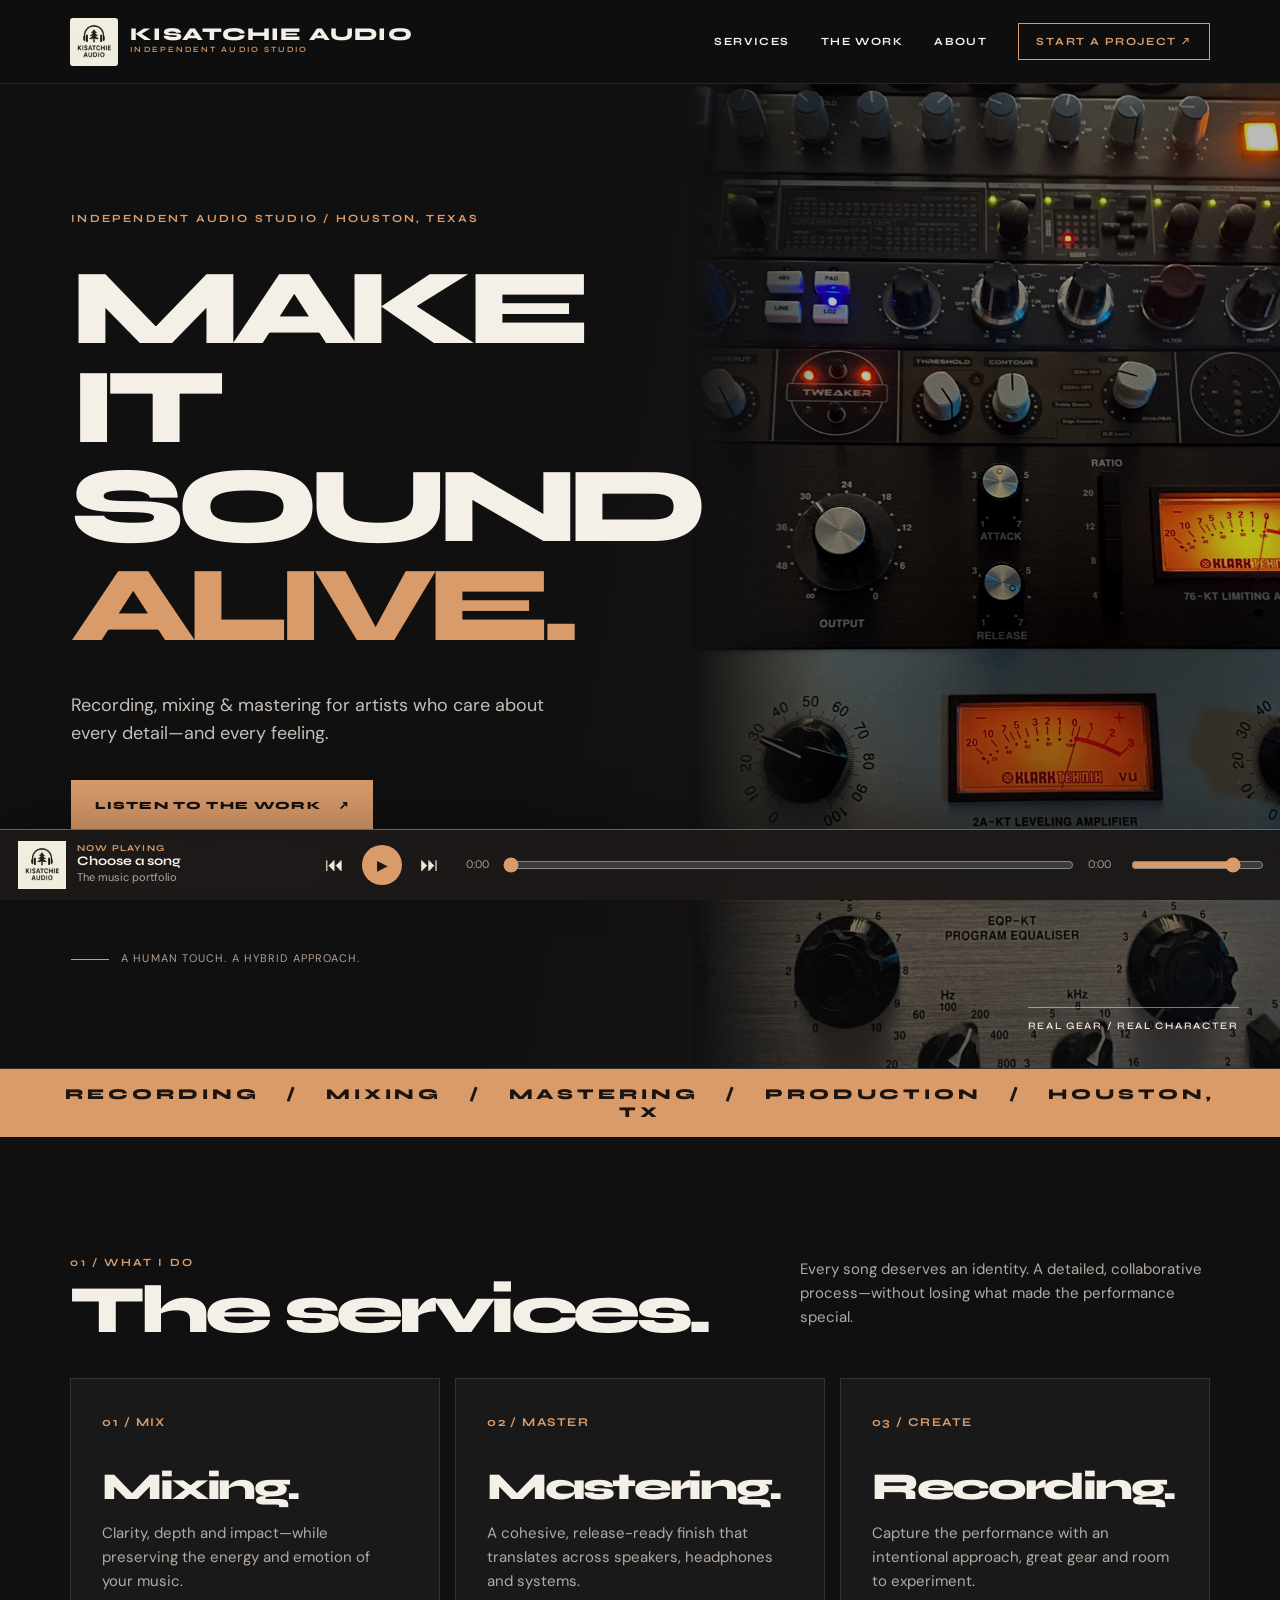
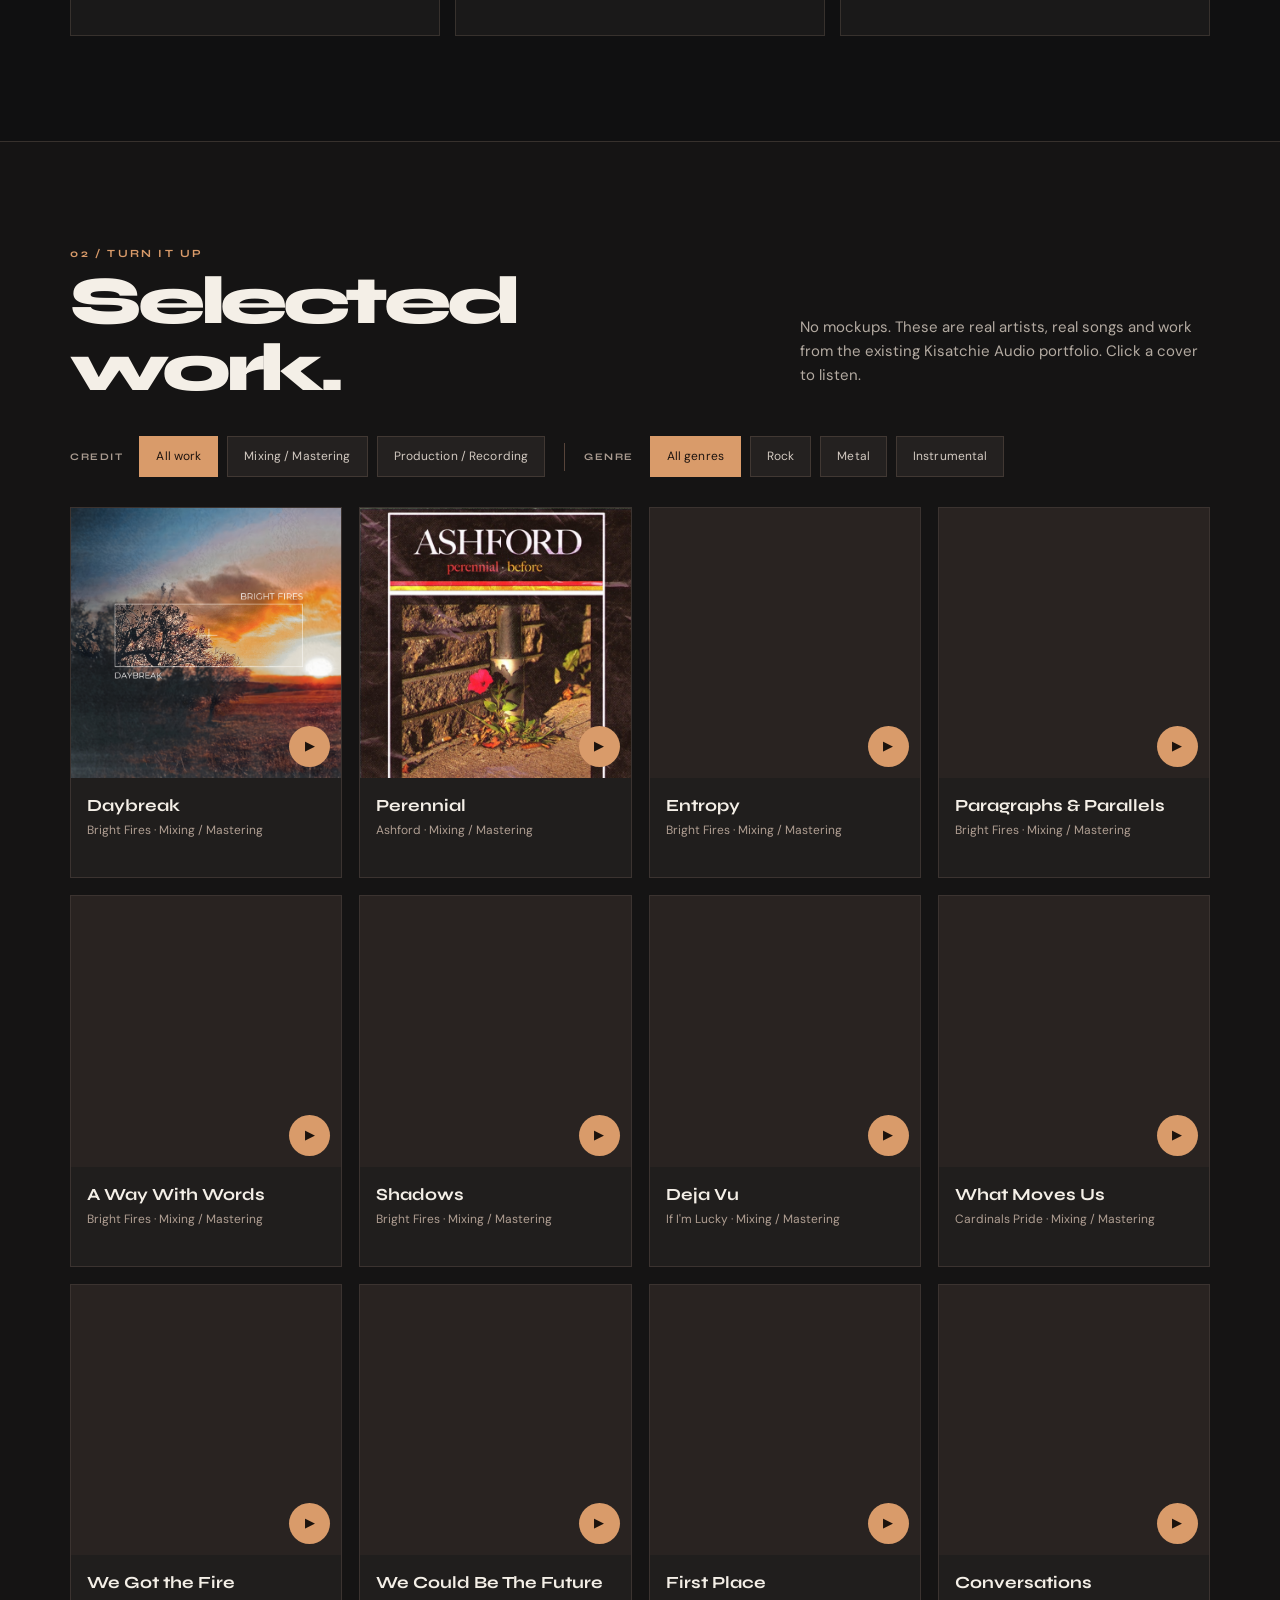
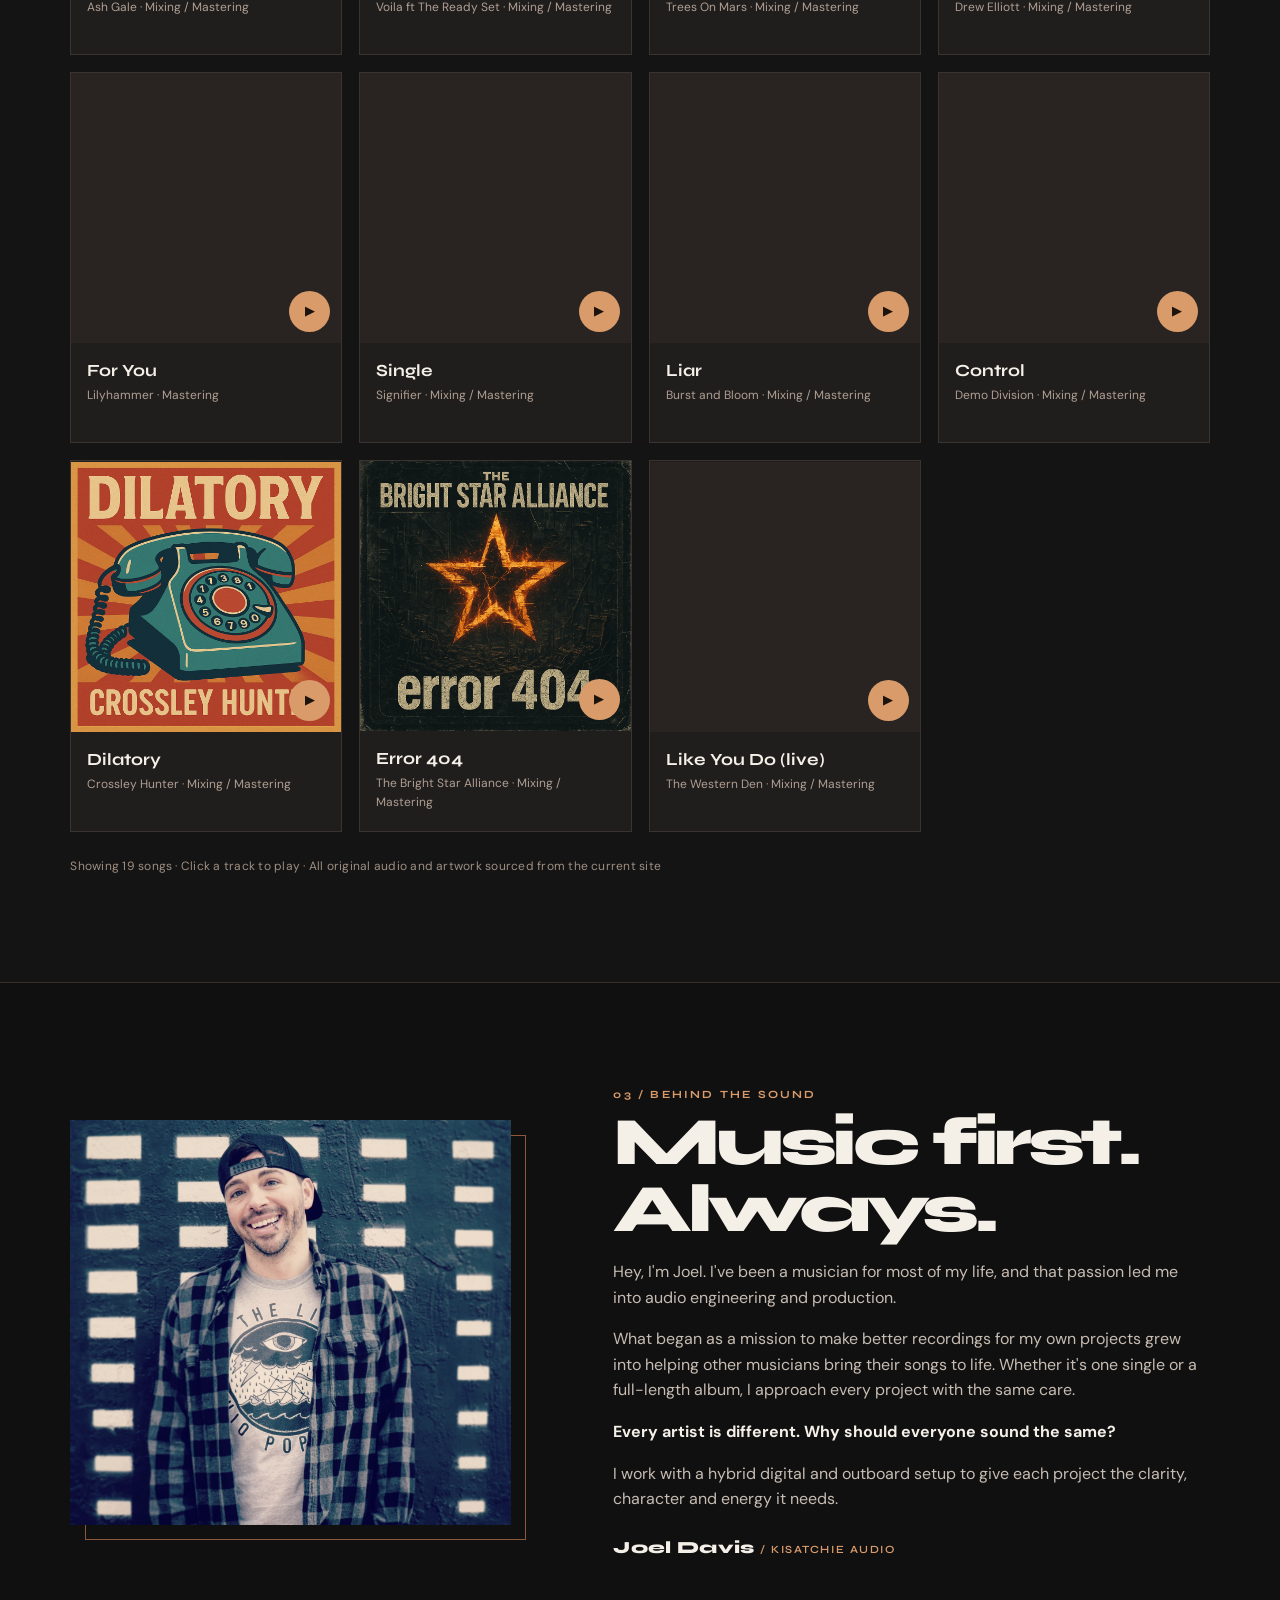
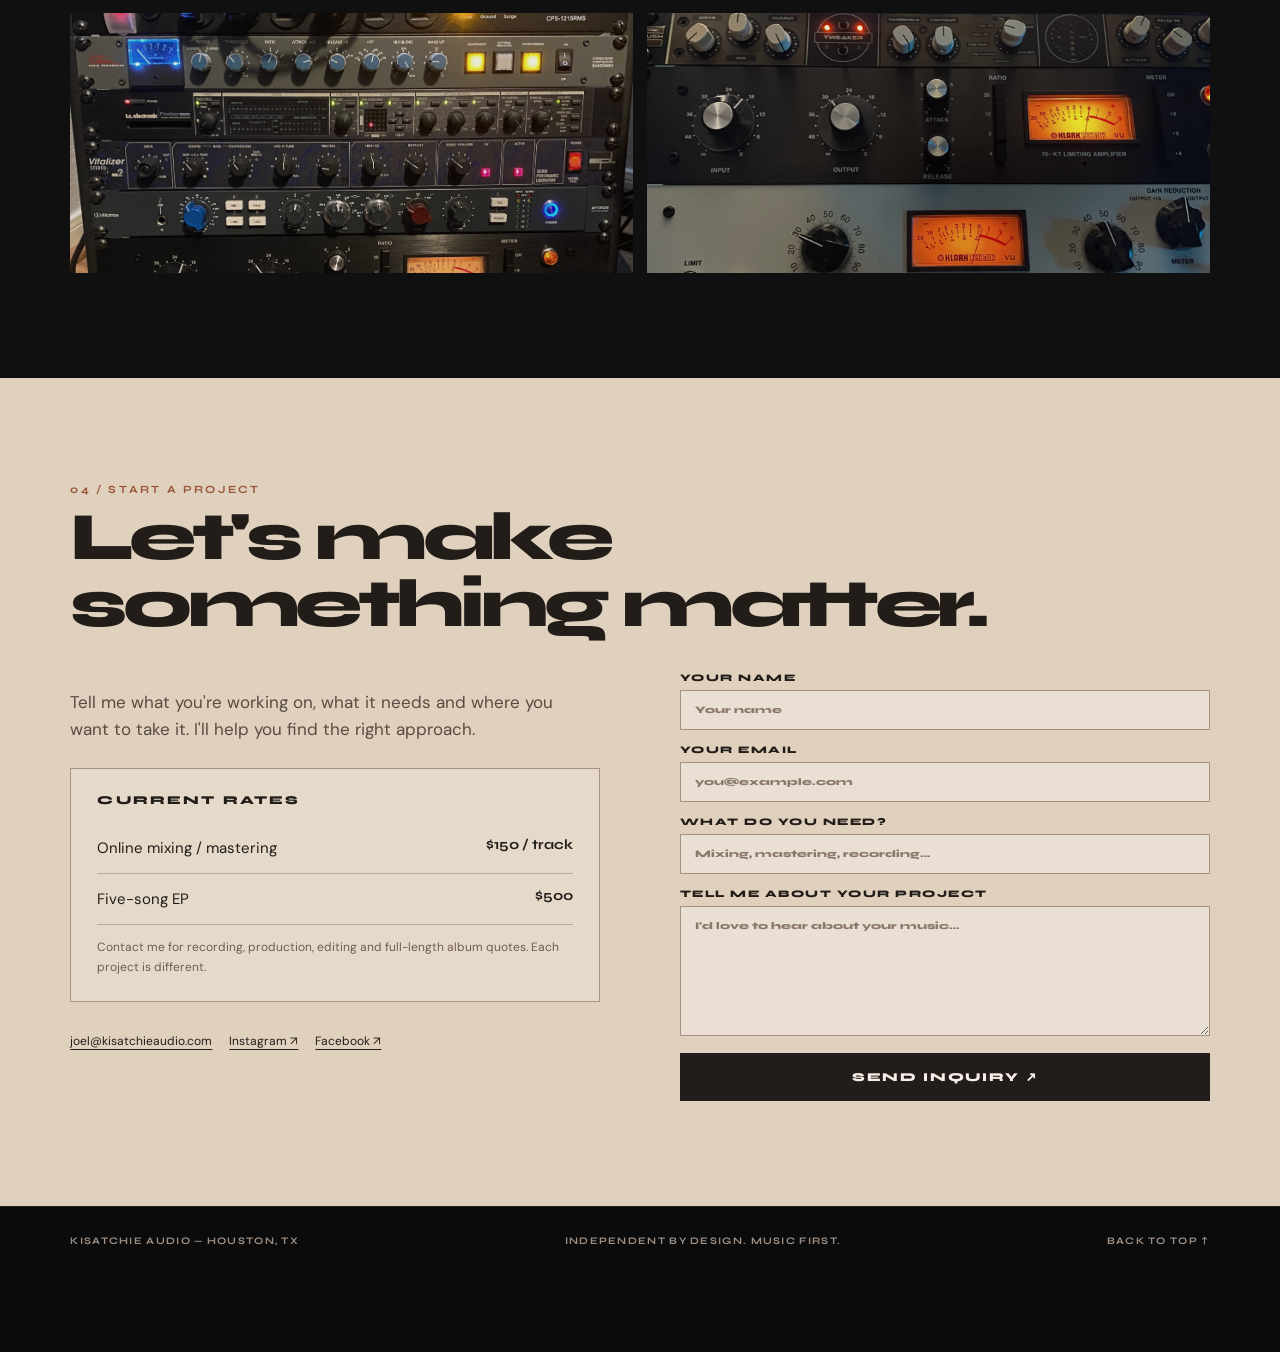
==== new/index.html @ ec850815 "Add isolated new concept A preview using existing Kisatchie Audio assets" ====
<!doctype html>
<html lang="en">
<head>
<meta charset="utf-8">
<meta name="viewport" content="width=device-width, initial-scale=1">
<meta name="theme-color" content="#101010">
<meta name="description" content="Kisatchie Audio is a Houston-based independent recording, mixing and mastering studio led by Joel Davis. Hear the work and start a project.">
<title>Kisatchie Audio — New Site Concept A</title>
<link rel="icon" type="image/webp" href="../img/intro/logo.webp">
<link rel="preconnect" href="https://fonts.googleapis.com">
<link rel="preconnect" href="https://fonts.gstatic.com" crossorigin>
<link href="https://fonts.googleapis.com/css2?family=DM+Sans:wght@400;500;600;700&family=Syne:wght@400;500;600;700;800&display=swap" rel="stylesheet">
<style>
:root{--bg:#101011;--panel:#1a1919;--panel2:#22201f;--ivory:#f4efe7;--muted:#b3aaa1;--line:#37312d;--copper:#d99b6a;--copper2:#a56440;--font-head:'Syne',sans-serif;--font-body:'DM Sans',sans-serif}
*{box-sizing:border-box}
html{scroll-behavior:smooth;scroll-padding-top:88px}
body{margin:0;background:var(--bg);color:var(--ivory);font-family:var(--font-body);font-size:15px;line-height:1.6}
body::selection{background:var(--copper);color:#15110f}
a{color:inherit;text-decoration:none}button,input,textarea,select{font:inherit}button{cursor:pointer}button:focus-visible,a:focus-visible,input:focus-visible,textarea:focus-visible{outline:2px solid var(--copper);outline-offset:4px}img{display:block;max-width:100%}
.container{max-width:1330px;margin:auto;padding:0 5.5%}
.eyebrow{font:700 11px var(--font-head);letter-spacing:.2em;text-transform:uppercase;color:var(--copper)}
.section-header{display:flex;align-items:end;justify-content:space-between;gap:20px;margin-bottom:34px}
.section-title{font:800 clamp(36px,5.3vw,72px)/.99 var(--font-head);letter-spacing:-.065em;margin:8px 0 0}
.section-description{max-width:410px;color:var(--muted);font-size:15px}
.kicker{font:700 12px var(--font-head);letter-spacing:.16em;text-transform:uppercase}
header{position:sticky;top:0;z-index:40;background:rgba(15,15,16,.93);backdrop-filter:blur(20px);border-bottom:1px solid rgba(210,180,155,.14)}
.nav-inner{height:83px;display:flex;align-items:center;gap:24px;justify-content:space-between}
.brand{display:flex;align-items:center;gap:12px;min-width:220px}.brand img{width:48px;height:48px;object-fit:cover;border-radius:3px}.brand-name{display:block;font:800 18px/1 var(--font-head);letter-spacing:.06em}.brand-label{display:block;font:600 8px/1.8 var(--font-head);letter-spacing:.26em;color:var(--copper);text-transform:uppercase}
.main-nav{display:flex;align-items:center;gap:31px}.main-nav a{font:700 11px var(--font-head);letter-spacing:.13em;text-transform:uppercase;transition:color .2s}.main-nav a:hover{color:var(--copper)}
.nav-contact{border:1px solid var(--copper);padding:11px 17px;color:var(--copper)!important}
.menu-button{display:none;background:transparent;border:1px solid var(--line);color:var(--ivory);padding:8px 13px;letter-spacing:.15em;text-transform:uppercase}
.hero{min-height:690px;display:grid;grid-template-columns:minmax(0,54%) minmax(0,46%);position:relative;overflow:hidden;border-bottom:1px solid var(--line)}
.hero-copy{position:relative;z-index:1;padding:clamp(76px,10vw,137px) 8% 100px 10.3%;background:linear-gradient(100deg,#101011 70%,#151211)}
.hero-copy .eyebrow{margin:0 0 35px}
.hero h1{font:800 clamp(66px,8.4vw,137px)/.92 var(--font-head);letter-spacing:-.09em;text-transform:uppercase;margin:0 0 35px;max-width:770px}
.hero h1 span{color:var(--copper)}
.hero-subtitle{font-size:18px;max-width:480px;color:#c7beb6;margin:0 0 32px}
.hero-meta{display:flex;align-items:center;gap:12px;color:#b49f90;font-size:11px;letter-spacing:.1em;text-transform:uppercase;margin-top:58px}
.hero-meta::before{content:'';height:1px;width:38px;background:var(--copper)}
.hero-image{position:relative;min-height:540px;overflow:hidden}.hero-image img{width:100%;height:100%;object-fit:cover;object-position:center;filter:contrast(1.1) saturate(.87) brightness(.73)}
.hero-image::after{content:'';position:absolute;inset:0;background:linear-gradient(90deg,#101011 0%,transparent 23%),linear-gradient(0deg,rgba(16,16,17,.55),transparent 47%)}
.hero-image-label{position:absolute;right:7%;bottom:36px;z-index:2;border-top:1px solid rgba(255,255,255,.45);padding-top:12px;color:#f1e5dd;font:600 10px var(--font-head);letter-spacing:.17em;text-transform:uppercase}
.btn-row{display:flex;flex-wrap:wrap;gap:12px}
.btn{display:inline-flex;align-items:center;justify-content:center;gap:18px;min-height:50px;padding:14px 23px;font:800 11px var(--font-head);letter-spacing:.12em;text-transform:uppercase;transition:transform .2s,background .2s}
.btn:hover{transform:translateY(-2px)}
.btn-primary{background:var(--copper);color:#15100e;border:1px solid var(--copper)}.btn-primary:hover{background:#edb48a}
.btn-outline{border:1px solid #6e5b50;background:#191717;color:var(--ivory)}
.ticker{background:var(--copper);color:#1b1410;padding:16px 5%;text-align:center;font:800 clamp(10px,1.4vw,15px) var(--font-head);letter-spacing:.26em;text-transform:uppercase}
.section{padding:105px 0}
.services{border-bottom:1px solid var(--line)}
.service-grid{display:grid;grid-template-columns:repeat(3,1fr);gap:15px}
.service-card{background:var(--panel);border:1px solid var(--line);padding:36px 31px 42px;min-height:250px;transition:background .2s,border-color .2s}.service-card:hover{background:#211e1c;border-color:#8b6348}
.service-card .service-number{color:var(--copper);font:700 12px var(--font-head);letter-spacing:.12em}
.service-card h3{font:800 clamp(24px,3vw,38px) var(--font-head);letter-spacing:-.06em;margin:35px 0 12px}
.service-card p{color:var(--muted);max-width:300px;margin:0}
.portfolio{background:#151414}
.filter-panel{display:flex;align-items:center;flex-wrap:wrap;gap:9px;margin-bottom:30px}
.filter-heading{font:700 10px var(--font-head);letter-spacing:.15em;color:#a99b90;text-transform:uppercase;margin-right:7px}
.filter-button{background:#242120;border:1px solid #413833;color:#d2c9c0;padding:10px 16px;font-size:12px;letter-spacing:.01em}
.filter-button[aria-pressed="true"]{background:var(--copper);color:#1e140f;border-color:var(--copper)}
.filter-divider{width:1px;height:28px;background:#57443a;margin:0 10px}
.track-grid{display:grid;grid-template-columns:repeat(4,minmax(0,1fr));gap:17px}
.track-card{background:#201e1d;border:1px solid #3b3330;text-align:left;color:inherit;padding:0 0 19px;min-width:0;overflow:hidden;transition:transform .2s,border-color .2s}
.track-card:hover{transform:translateY(-4px);border-color:#c28b61}
.track-card[aria-pressed="true"]{border-color:var(--copper);box-shadow:0 0 0 1px var(--copper) inset}
.track-art{aspect-ratio:1;position:relative;overflow:hidden;background:#292321}.track-art img{width:100%;height:100%;object-fit:cover;transition:transform .3s}.track-card:hover .track-art img{transform:scale(1.04)}
.track-play{position:absolute;bottom:11px;right:11px;display:grid;place-items:center;width:41px;height:41px;border-radius:50%;background:var(--copper);color:#1c130d;font-size:13px}
.track-card h3{font:700 17px/1.3 var(--font-head);margin:17px 16px 4px;white-space:nowrap;overflow:hidden;text-overflow:ellipsis}
.track-credit{margin:0 16px;font-size:12px;color:#af9e92;min-height:37px}
.portfolio-empty{padding:30px;background:#221d1b;color:var(--muted);display:none}
.portfolio-foot{margin:25px 0 0;color:#9e8e82;font-size:12px;letter-spacing:.02em}
.about{border-top:1px solid #38302a}
.about-grid{display:grid;grid-template-columns:.85fr 1.15fr;gap:min(8vw,115px);align-items:center}
.about-photo{position:relative}.about-photo>img{width:100%;max-height:650px;object-fit:cover;object-position:center top;filter:saturate(.7)}.about-photo:after{content:'';position:absolute;inset:15px -15px -15px 15px;border:1px solid #8c593d;z-index:-1}
.about-copy p{max-width:625px;font-size:16px;color:#c7bcb2}
.about-copy strong{color:var(--ivory)}
.signature{font:800 17px var(--font-head);letter-spacing:.02em;margin-top:25px}.signature span{font-size:11px;font-weight:600;color:var(--copper);letter-spacing:.14em;text-transform:uppercase}
.gear-strip{display:grid;grid-template-columns:1fr 1fr;gap:14px;margin-top:55px}.gear-strip img{width:100%;height:260px;object-fit:cover;filter:saturate(.8) brightness(.92)}
.contact{background:#dfd1be;color:#221d19}
.contact .eyebrow{color:#9a5538}.contact .section-title{color:#221d19}
.contact-grid{display:grid;grid-template-columns:1fr 1fr;gap:7%;align-items:start}
.contact-copy{font-size:17px;color:#594b42;max-width:510px}
.rate-box{border:1px solid #aa9283;padding:24px 26px;margin-top:25px;background:rgba(255,255,255,.19)}
.rate-box h3{font:800 12px var(--font-head);letter-spacing:.18em;text-transform:uppercase;margin:0 0 16px}
.rate-row{display:flex;justify-content:space-between;gap:14px;padding:13px 0;border-bottom:1px solid #bca99d}.rate-row:last-child{border:none}.rate-row b{font:700 14px var(--font-head);text-align:right}
.rate-note{font-size:12px;color:#6f5d50;margin:13px 0 0}
.contact-form{display:grid;gap:14px}
.contact-form label{font:800 10px var(--font-head);letter-spacing:.15em;text-transform:uppercase}
.contact-form input,.contact-form textarea{width:100%;margin-top:6px;padding:13px 14px;border:1px solid #a89082;background:rgba(255,255,255,.3);color:#221d19;border-radius:0;outline-offset:0}
.contact-form textarea{min-height:130px;resize:vertical}.contact-form input::placeholder,.contact-form textarea::placeholder{color:#8b786c}
.contact-form button{background:#221c1a;color:#f6eee6;border:0;text-align:center;padding:17px;font:800 12px var(--font-head);letter-spacing:.14em;text-transform:uppercase}
.contact-links{display:flex;flex-wrap:wrap;gap:17px;margin-top:30px;font-size:12px;text-decoration:underline;text-underline-offset:4px}
footer{background:#0b0b0b;padding:28px 0 105px;border-top:1px solid #241e1b}
.footer-inner{display:flex;align-items:center;justify-content:space-between;gap:15px;font:700 10px var(--font-head);color:#9e8f84;letter-spacing:.13em;text-transform:uppercase}
.audio-dock{position:fixed;z-index:35;bottom:0;left:0;right:0;background:rgba(28,25,24,.97);backdrop-filter:blur(18px);border-top:1px solid #825b42;box-shadow:0 -14px 50px rgba(0,0,0,.22);padding:11px max(18px,calc((100vw - 1290px)/2))}
.dock-content{display:grid;grid-template-columns:minmax(170px,280px) auto 1fr auto;gap:18px;align-items:center}
.now-playing{display:flex;align-items:center;gap:11px;min-width:0}.now-playing img{width:48px;height:48px;object-fit:cover;background:#332d28}.now-playing-text{min-width:0}
.now-playing-text small{display:block;color:var(--copper);text-transform:uppercase;letter-spacing:.13em;font:700 9px var(--font-head)}
.now-playing-text strong{display:block;white-space:nowrap;overflow:hidden;text-overflow:ellipsis;font:700 13px var(--font-head)}
.now-playing-text span{display:block;color:#b4a99f;font-size:11px;white-space:nowrap;overflow:hidden;text-overflow:ellipsis}
.dock-controls{display:flex;align-items:center;gap:9px}.dock-controls button{background:none;border:0;color:#f3e8da;font-size:19px;padding:9px}
.dock-controls .play{background:var(--copper);color:#1d1510;width:40px;height:40px;border-radius:50%;font-size:14px;display:grid;place-items:center}
.seek-group{display:flex;align-items:center;gap:12px;min-width:0}.seek-group span{color:#a79b90;font-size:11px;white-space:nowrap}
input[type="range"]{width:100%;accent-color:var(--copper);cursor:pointer}
.volume{width:90px}
@media(max-width:1060px){.hero h1{font-size:clamp(66px,8vw,110px)}.main-nav{gap:15px}.track-grid{grid-template-columns:repeat(3,minmax(0,1fr))}.volume{display:none}}
@media(max-width:760px){
html{scroll-padding-top:68px}.container{padding:0 22px}.nav-inner{height:68px}.brand{min-width:0}.brand img{width:40px;height:40px}.brand-name{font-size:15px}.brand-label{font-size:7px}.menu-button{display:block}.main-nav{display:none;position:absolute;top:68px;left:0;right:0;padding:15px 25px 28px;background:#141212;border-bottom:1px solid var(--line);flex-direction:column;align-items:stretch}.main-nav.open{display:flex}.main-nav a{padding:9px 0}
.hero{grid-template-columns:1fr;display:flex;flex-direction:column-reverse}.hero-image{min-height:340px;max-height:340px}.hero-image::after{background:linear-gradient(0deg,#101011,transparent 50%)}.hero-copy{padding:27px 22px 60px;background:var(--bg)}.hero-copy .eyebrow{margin-bottom:19px}.hero h1{font-size:clamp(60px,15vw,90px);line-height:.94;margin-bottom:22px}.hero-subtitle{font-size:15px}.hero-meta{margin-top:35px}.hero-image-label{bottom:15px;right:18px}.btn{padding:14px 18px;font-size:10px}.ticker{letter-spacing:.12em;font-size:9px;padding:13px 9px}
.section{padding:74px 0}.section-header{display:block}.section-title{font-size:clamp(41px,10vw,62px)}.section-description{font-size:14px;margin-top:14px}.service-grid{grid-template-columns:1fr}.service-card{min-height:180px;padding:23px}.service-card h3{margin:20px 0 7px}.filter-panel{gap:7px}.filter-heading{width:100%;margin-top:5px}.filter-divider{display:none}.filter-button{padding:9px 12px;font-size:11px}.track-grid{grid-template-columns:repeat(2,minmax(0,1fr));gap:10px}.track-card{padding-bottom:13px}.track-card h3{font-size:13px;margin:11px 11px 3px}.track-credit{font-size:10px;margin:0 11px;line-height:1.3}.track-play{width:32px;height:32px;bottom:8px;right:8px}.about-grid,.contact-grid{grid-template-columns:1fr;gap:39px}.about-photo{max-width:470px}.gear-strip{gap:8px;margin-top:34px}.gear-strip img{height:140px}.contact-copy{font-size:15px}.footer-inner{display:block;line-height:2}
.audio-dock{padding:8px 11px max(8px,env(safe-area-inset-bottom))}.dock-content{grid-template-columns:minmax(0,1fr) auto;gap:6px 12px}.now-playing img{width:40px;height:40px}.now-playing-text strong{font-size:12px}.dock-controls{gap:3px}.dock-controls button{font-size:15px;padding:6px}.dock-controls .play{width:35px;height:35px;font-size:12px}.seek-group{grid-column:1/-1}.seek-group span{font-size:9px}footer{padding-bottom:110px}
}
@media(prefers-reduced-motion:reduce){*,*:before,*:after{scroll-behavior:auto!important;transition:none!important}}
</style>
</head>
<body>
<header>
  <div class="container nav-inner">
    <a class="brand" href="#top" aria-label="Kisatchie Audio home"><img src="../img/intro/logo.webp" alt="Original Kisatchie Audio logo"><span><span class="brand-name">KISATCHIE AUDIO</span><span class="brand-label">Independent audio studio</span></span></a>
    <button class="menu-button" id="menu-button" aria-expanded="false" aria-controls="main-nav">Menu ☰</button>
    <nav class="main-nav" id="main-nav" aria-label="Site navigation"><a href="#services">Services</a><a href="#work">The work</a><a href="#about">About</a><a class="nav-contact" href="#contact">Start a project ↗</a></nav>
  </div>
</header>
<main id="top">
  <section class="hero" aria-labelledby="hero-title">
    <div class="hero-copy">
      <p class="eyebrow">Independent audio studio / Houston, Texas</p>
      <h1 id="hero-title">Make it<br>sound<br><span>alive.</span></h1>
      <p class="hero-subtitle">Recording, mixing &amp; mastering for artists who care about every detail—and every feeling.</p>
      <div class="btn-row"><a class="btn btn-primary" href="#work">Listen to the work <span aria-hidden="true">↗</span></a><a class="btn btn-outline" href="#contact">Let's collaborate <span aria-hidden="true">↗</span></a></div>
      <div class="hero-meta">A human touch. A hybrid approach.</div>
    </div>
    <div class="hero-image">
      <img src="../img/intro/faderport1.webp" alt="Real analog outboard gear from Kisatchie Audio" fetchpriority="high">
      <div class="hero-image-label">Real gear / real character</div>
    </div>
  </section>
  <div class="ticker">Recording &nbsp; / &nbsp; Mixing &nbsp; / &nbsp; Mastering &nbsp; / &nbsp; Production &nbsp; / &nbsp; Houston, TX</div>
  <section class="section services" id="services">
    <div class="container">
      <div class="section-header"><div><div class="eyebrow">01 / What I do</div><h2 class="section-title">The services.</h2></div><p class="section-description">Every song deserves an identity. A detailed, collaborative process—without losing what made the performance special.</p></div>
      <div class="service-grid">
        <article class="service-card"><div class="service-number">01 / MIX</div><h3>Mixing.</h3><p>Clarity, depth and impact—while preserving the energy and emotion of your music.</p></article>
        <article class="service-card"><div class="service-number">02 / MASTER</div><h3>Mastering.</h3><p>A cohesive, release-ready finish that translates across speakers, headphones and systems.</p></article>
        <article class="service-card"><div class="service-number">03 / CREATE</div><h3>Recording.</h3><p>Capture the performance with an intentional approach, great gear and room to experiment.</p></article>
      </div>
    </div>
  </section>
  <section class="section portfolio" id="work">
    <div class="container">
      <div class="section-header"><div><div class="eyebrow">02 / Turn it up</div><h2 class="section-title">Selected work.</h2></div><p class="section-description">No mockups. These are real artists, real songs and work from the existing Kisatchie Audio portfolio. Click a cover to listen.</p></div>
      <div class="filter-panel" role="group" aria-label="Filter portfolio">
        <span class="filter-heading">Credit</span>
        <button class="filter-button" type="button" data-credit="all" aria-pressed="true">All work</button>
        <button class="filter-button" type="button" data-credit="Mixing & Mastering" aria-pressed="false">Mixing / Mastering</button>
        <button class="filter-button" type="button" data-credit="Production" aria-pressed="false">Production / Recording</button>
        <span class="filter-divider"></span>
        <span class="filter-heading">Genre</span>
        <button class="filter-button" type="button" data-genre="all" aria-pressed="true">All genres</button>
        <button class="filter-button" type="button" data-genre="Rock" aria-pressed="false">Rock</button>
        <button class="filter-button" type="button" data-genre="Metal" aria-pressed="false">Metal</button>
        <button class="filter-button" type="button" data-genre="Instrumental" aria-pressed="false">Instrumental</button>
      </div>
      <div class="track-grid" id="track-grid" aria-label="Music portfolio"></div>
      <p class="portfolio-empty" id="portfolio-empty">No tracks match these filters. Try another combination.</p>
      <p class="portfolio-foot">Showing <span id="track-count">0</span> songs · Click a track to play · All original audio and artwork sourced from the current site</p>
    </div>
  </section>
  <section class="section about" id="about">
    <div class="container">
      <div class="about-grid">
        <div class="about-photo"><img src="../img/intro/headshot.webp" alt="Joel Davis, owner of Kisatchie Audio" loading="lazy"></div>
        <div class="about-copy">
          <div class="eyebrow">03 / Behind the sound</div><h2 class="section-title">Music first.<br>Always.</h2>
          <p>Hey, I'm Joel. I've been a musician for most of my life, and that passion led me into audio engineering and production.</p>
          <p>What began as a mission to make better recordings for my own projects grew into helping other musicians bring their songs to life. Whether it's one single or a full-length album, I approach every project with the same care.</p>
          <p><strong>Every artist is different. Why should everyone sound the same?</strong></p>
          <p>I work with a hybrid digital and outboard setup to give each project the clarity, character and energy it needs.</p>
          <div class="signature">Joel Davis <span> / Kisatchie Audio</span></div>
        </div>
      </div>
      <div class="gear-strip" aria-label="Studio equipment photographs">
        <img src="../img/intro/rackpic2.webp" alt="Kisatchie Audio analog rack and processors" loading="lazy">
        <img src="../img/intro/faderport1.webp" alt="Kisatchie Audio analog processing gear and meters" loading="lazy">
      </div>
    </div>
  </section>
  <section class="section contact" id="contact">
    <div class="container">
      <div class="section-header"><div><div class="eyebrow">04 / Start a project</div><h2 class="section-title">Let's make<br>something matter.</h2></div></div>
      <div class="contact-grid">
        <div>
          <p class="contact-copy">Tell me what you're working on, what it needs and where you want to take it. I'll help you find the right approach.</p>
          <div class="rate-box">
            <h3>Current rates</h3><div class="rate-row"><span>Online mixing / mastering</span><b>$150 / track</b></div><div class="rate-row"><span>Five-song EP</span><b>$500</b></div>
            <p class="rate-note">Contact me for recording, production, editing and full-length album quotes. Each project is different.</p>
          </div>
          <div class="contact-links"><a href="mailto:joel@kisatchieaudio.com">joel@kisatchieaudio.com</a><a href="https://instagram.com/kisatchieaudio" target="_blank" rel="noopener">Instagram ↗</a><a href="https://facebook.com/kisatchieaudio" target="_blank" rel="noopener">Facebook ↗</a></div>
        </div>
        <form class="contact-form" action="https://formspree.io/f/xjkobrbp" method="POST">
          <input type="text" name="_gotcha" tabindex="-1" autocomplete="off" style="position:absolute;left:-9999px" aria-hidden="true">
          <label>Your name<input name="name" type="text" placeholder="Your name" required autocomplete="name"></label>
          <label>Your email<input name="_replyto" type="email" placeholder="you@example.com" required autocomplete="email"></label>
          <label>What do you need?<input name="subject" type="text" placeholder="Mixing, mastering, recording…" required></label>
          <label>Tell me about your project<textarea name="msg" placeholder="I'd love to hear about your music…" required></textarea></label>
          <button type="submit">Send inquiry ↗</button>
        </form>
      </div>
    </div>
  </section>
</main>
<footer><div class="container footer-inner"><span>Kisatchie Audio — Houston, TX</span><span>Independent by design. Music first.</span><a href="#top">Back to top ↑</a></div></footer>
<div class="audio-dock" aria-label="Portfolio audio player">
  <div class="dock-content">
    <div class="now-playing"><img id="now-art" src="../img/intro/logo.webp" alt=""><div class="now-playing-text"><small>Now playing</small><strong id="now-title">Choose a song</strong><span id="now-artist">The music portfolio</span></div></div>
    <div class="dock-controls"><button id="prev-track" type="button" aria-label="Previous track">⏮</button><button id="play-track" type="button" class="play" aria-label="Play">▶</button><button id="next-track" type="button" aria-label="Next track">⏭</button></div>
    <div class="seek-group"><span id="time-current">0:00</span><input type="range" id="seek" min="0" max="100" step=".1" value="0" aria-label="Audio progress"><span id="time-total">0:00</span></div>
    <input class="volume" id="volume" type="range" min="0" max="1" step=".05" value=".8" aria-label="Volume">
  </div>
</div>
<audio id="portfolio-audio" preload="none"></audio>
<script src="../tracks.js"></script>
<script>
(function(){
  "use strict";
  const audio=document.getElementById('portfolio-audio');
  const grid=document.getElementById('track-grid');
  const count=document.getElementById('track-count');
  const empty=document.getElementById('portfolio-empty');
  const play=document.getElementById('play-track');
  const currentTime=document.getElementById('time-current');
  const totalTime=document.getElementById('time-total');
  const seek=document.getElementById('seek');
  let credit='all',genre='all',active=null,visible=[];
  const all=(typeof tracks!=='undefined'?tracks:[]).filter(t=>{
    if(!t.ttl)return true;
    const d=new Date();const local=[d.getFullYear(),String(d.getMonth()+1).padStart(2,'0'),String(d.getDate()).padStart(2,'0')].join('-');
    return local>=t.ttl;
  });
  function asset(path){return '../'+path;}
  function fmt(seconds){if(!Number.isFinite(seconds))return '0:00';let s=Math.floor(seconds);return Math.floor(s/60)+':'+String(s%60).padStart(2,'0');}
  function getArtist(t){return t.artist||(t.title.includes(' - ')?t.title.split(' - ')[0]:'Kisatchie Audio');}
  function getTitle(t){return t.title.includes(' - ')?t.title.split(' - ').slice(1).join(' - '):t.title;}
  function render(){
    visible=all.filter(t=>(credit==='all'||(t.creditsBroad||[]).includes(credit))&&(genre==='all'||(t.genresBroad||[]).includes(genre)));
    grid.replaceChildren();count.textContent=visible.length;empty.style.display=visible.length?'none':'block';
    visible.forEach(t=>{
      const b=document.createElement('button');b.type='button';b.className='track-card';b.setAttribute('aria-label','Play '+t.title);b.setAttribute('aria-pressed',String(active===t));b.dataset.file=t.file;
      const cover=document.createElement('div');cover.className='track-art';
      const img=document.createElement('img');img.src=asset(t.artwork);img.alt='Album cover for '+t.title;img.loading='lazy';img.decoding='async';
      const badge=document.createElement('span');badge.className='track-play';badge.textContent=active===t&&!audio.paused?'Ⅱ':'▶';
      cover.append(img,badge);
      const title=document.createElement('h3');title.textContent=getTitle(t);
      const creditLine=document.createElement('p');creditLine.className='track-credit';creditLine.textContent=getArtist(t)+' · '+(t.credits||[]).slice(0,2).join(' / ');
      b.append(cover,title,creditLine);b.addEventListener('click',()=>selectTrack(t));
      grid.append(b);
    });
  }
  function updateActive(){
    document.querySelectorAll('.track-card').forEach(b=>{
      const is=b.dataset.file===(active&&active.file);
      b.setAttribute('aria-pressed',String(is));
      const badge=b.querySelector('.track-play');if(badge)badge.textContent=is&&!audio.paused?'Ⅱ':'▶';
    });
    play.textContent=audio.paused?'▶':'Ⅱ';play.setAttribute('aria-label',audio.paused?'Play':'Pause');
  }
  function selectTrack(t){
    if(!t)return;
    if(active===t){if(audio.paused)audio.play().catch(()=>{});else audio.pause();return;}
    active=t;audio.src=asset(t.file);document.getElementById('now-art').src=asset(t.artwork);
    document.getElementById('now-title').textContent=getTitle(t);
    document.getElementById('now-artist').textContent=getArtist(t);
    seek.value='0';currentTime.textContent='0:00';totalTime.textContent='0:00';
    audio.play().catch(()=>{});updateActive();
  }
  function jump(amount){const list=visible.length?visible:all;if(!list.length)return;const idx=list.indexOf(active);selectTrack(list[(idx+amount+list.length)%list.length]);}
  document.getElementById('prev-track').addEventListener('click',()=>jump(-1));
  document.getElementById('next-track').addEventListener('click',()=>jump(1));
  play.addEventListener('click',()=>{if(!active){selectTrack(visible[0]||all[0]);return;}if(audio.paused)audio.play().catch(()=>{});else audio.pause();});
  audio.addEventListener('play',updateActive);audio.addEventListener('pause',updateActive);
  audio.addEventListener('ended',()=>jump(1));
  audio.addEventListener('loadedmetadata',()=>{totalTime.textContent=fmt(audio.duration)});
  audio.addEventListener('timeupdate',()=>{currentTime.textContent=fmt(audio.currentTime);if(Number.isFinite(audio.duration)&&audio.duration)seek.value=audio.currentTime/audio.duration*100;});
  seek.addEventListener('input',()=>{if(Number.isFinite(audio.duration))audio.currentTime=Number(seek.value)/100*audio.duration;});
  document.getElementById('volume').addEventListener('input',e=>audio.volume=Number(e.target.value));audio.volume=.8;
  document.querySelectorAll('[data-credit]').forEach(b=>b.addEventListener('click',()=>{credit=b.dataset.credit;document.querySelectorAll('[data-credit]').forEach(x=>x.setAttribute('aria-pressed',String(x===b)));render();}));
  document.querySelectorAll('[data-genre]').forEach(b=>b.addEventListener('click',()=>{genre=b.dataset.genre;document.querySelectorAll('[data-genre]').forEach(x=>x.setAttribute('aria-pressed',String(x===b)));render();}));
  const menu=document.getElementById('menu-button'),nav=document.getElementById('main-nav');
  menu.addEventListener('click',()=>{const isOpen=nav.classList.toggle('open');menu.setAttribute('aria-expanded',String(isOpen));menu.textContent=isOpen?'Close ×':'Menu ☰';});
  nav.querySelectorAll('a').forEach(a=>a.addEventListener('click',()=>{nav.classList.remove('open');menu.setAttribute('aria-expanded','false');menu.textContent='Menu ☰';}));
  render();
})();
</script>
</body>
</html>
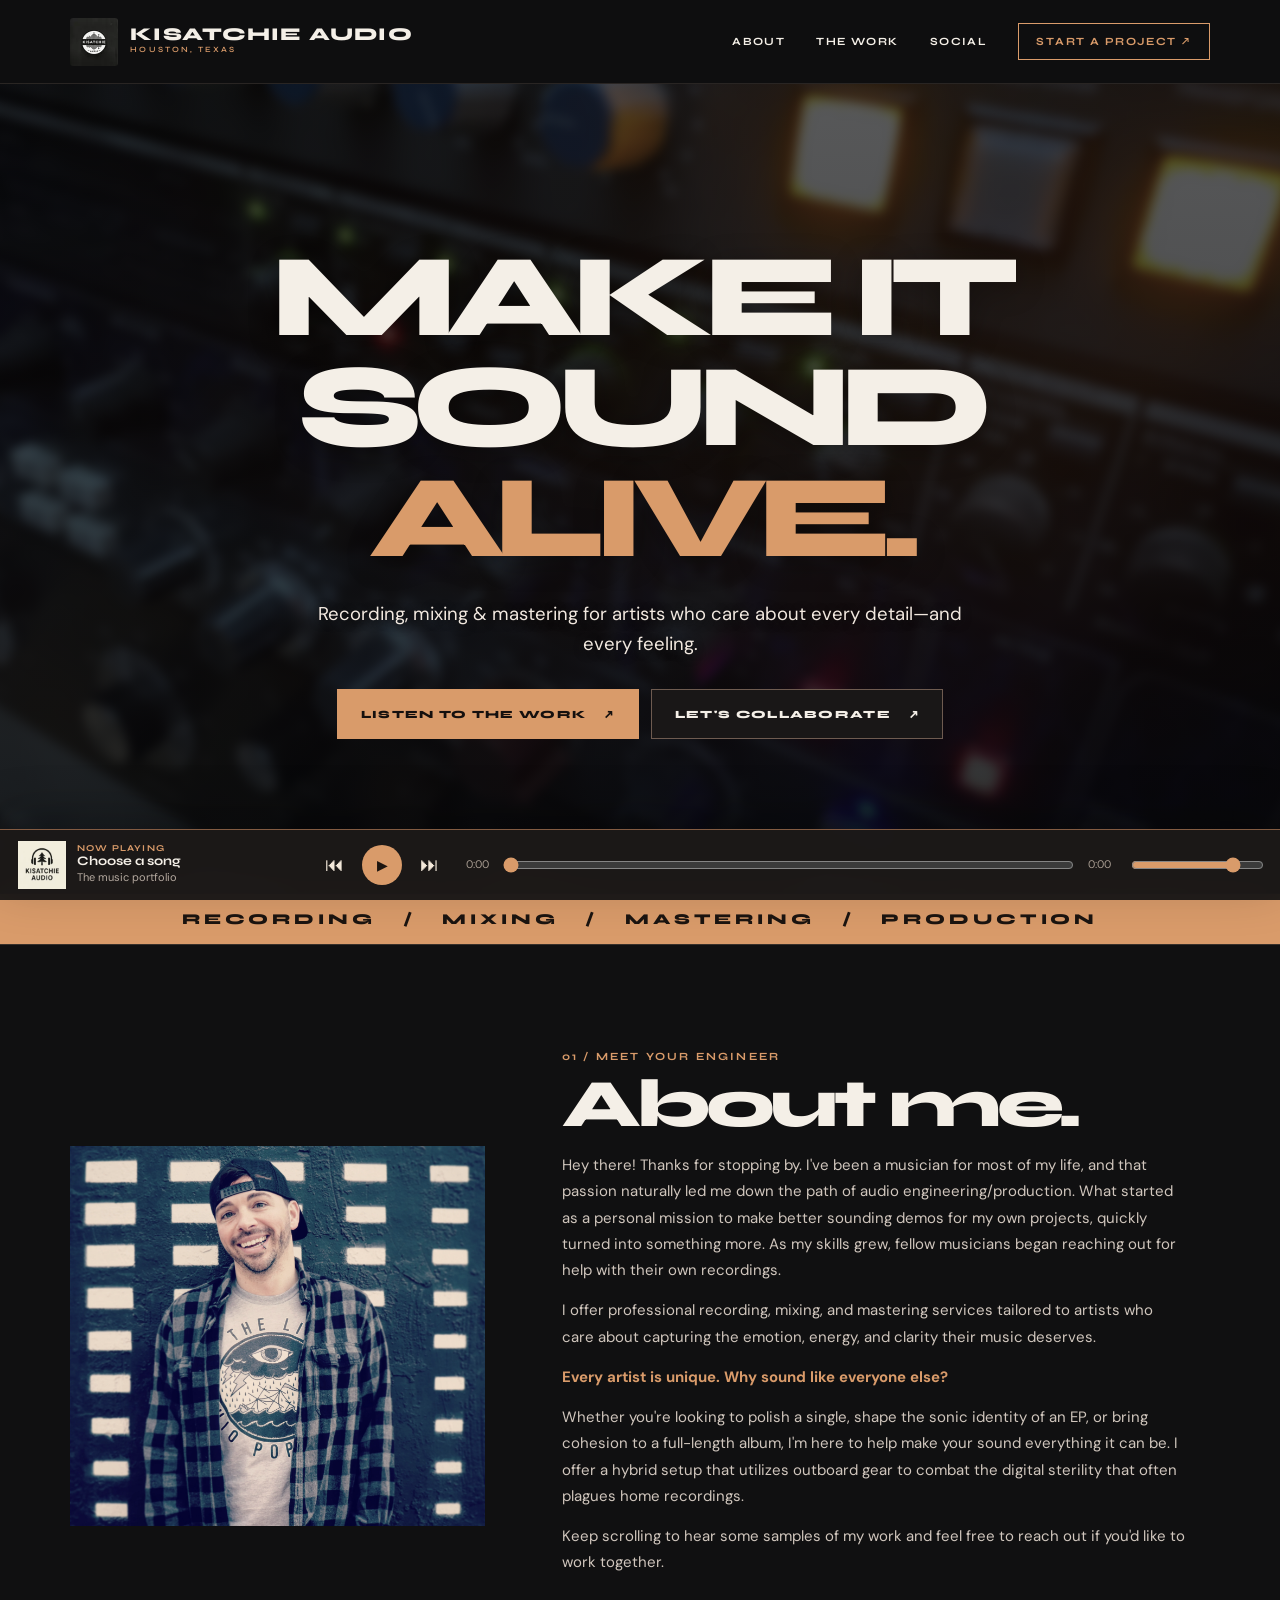
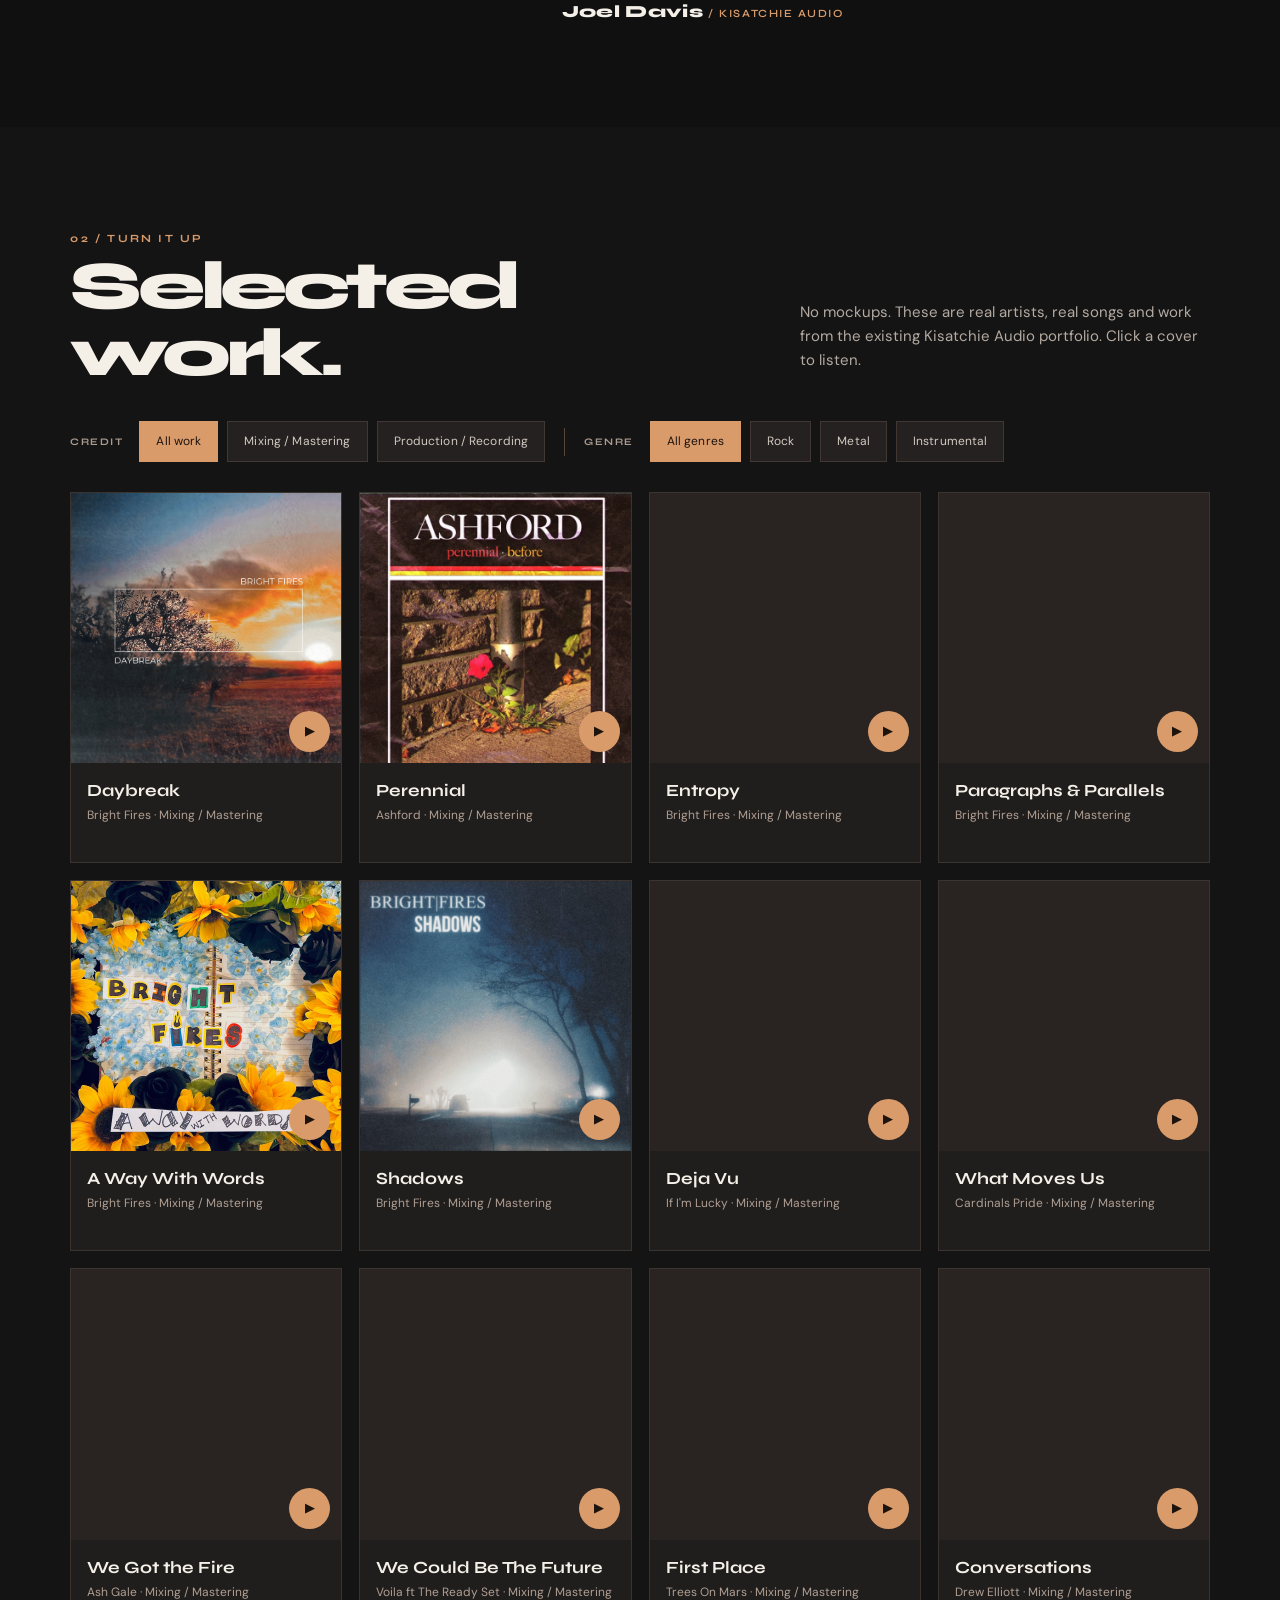
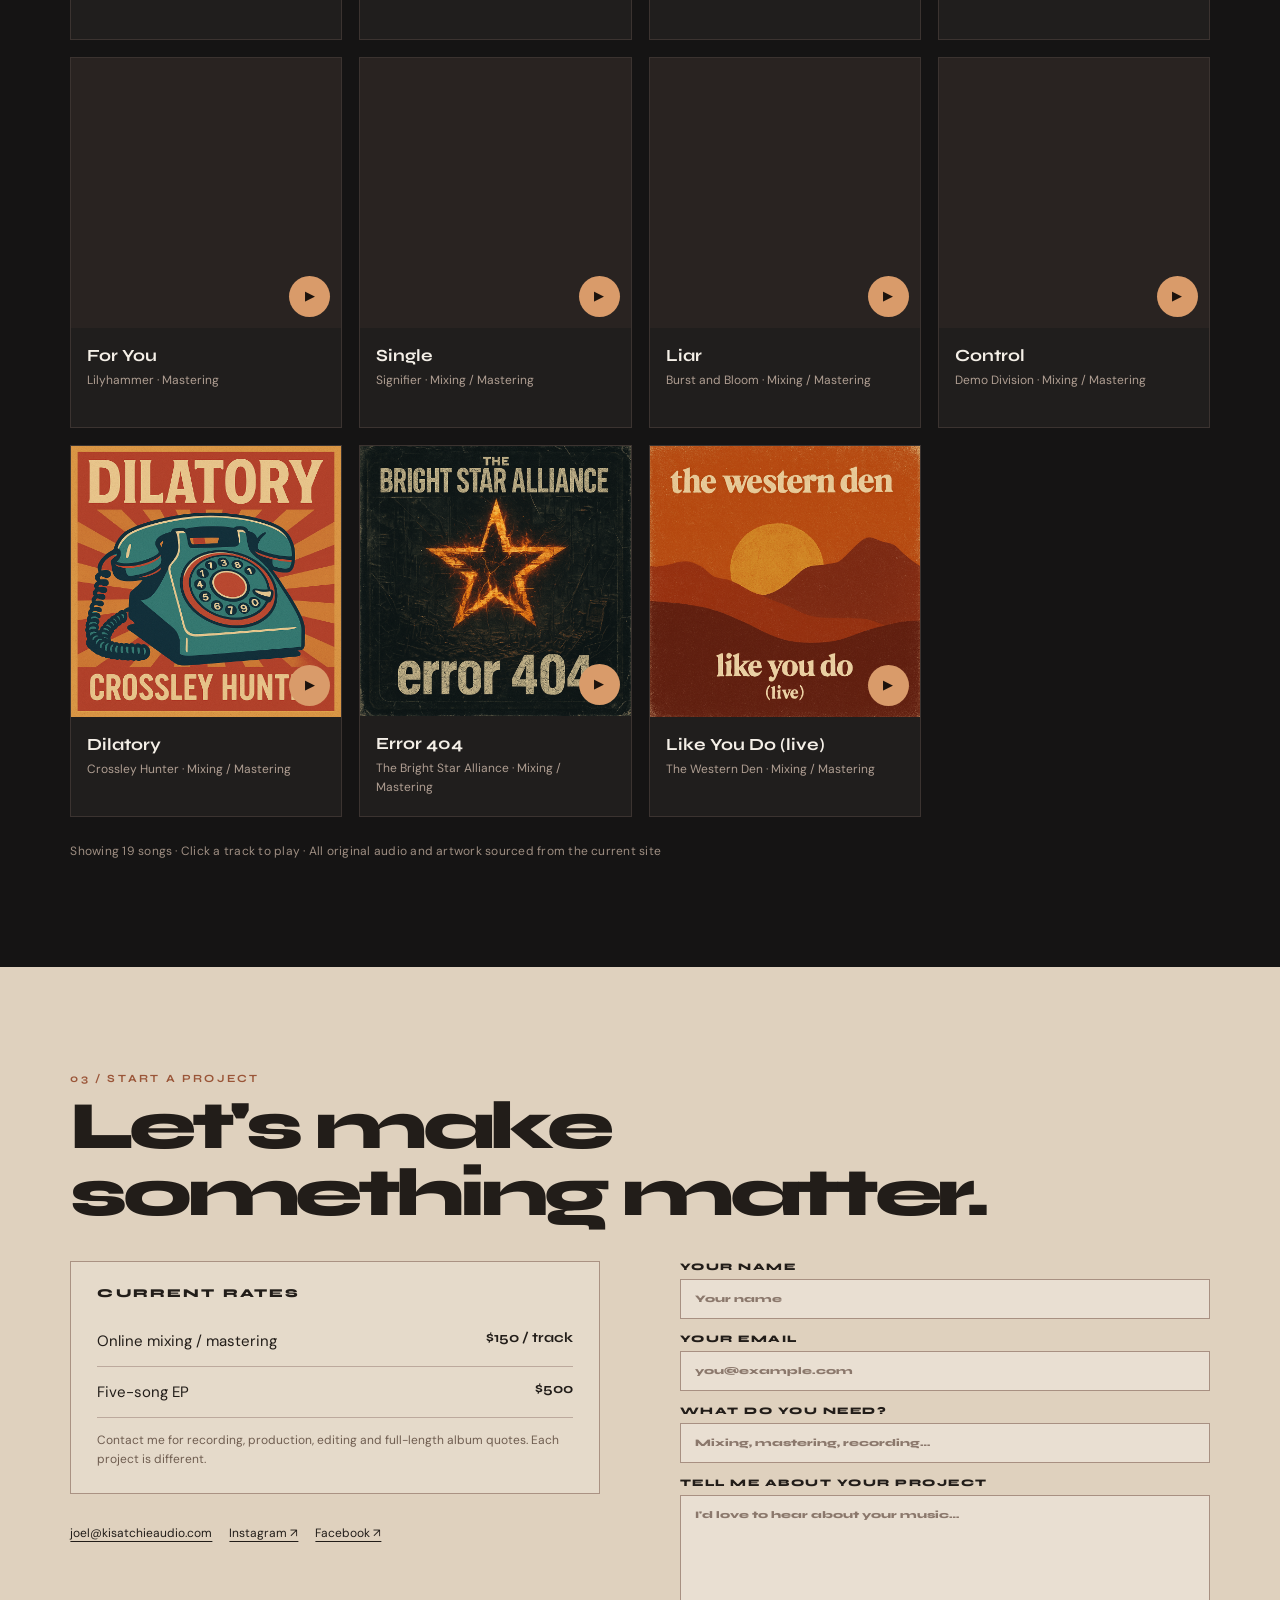
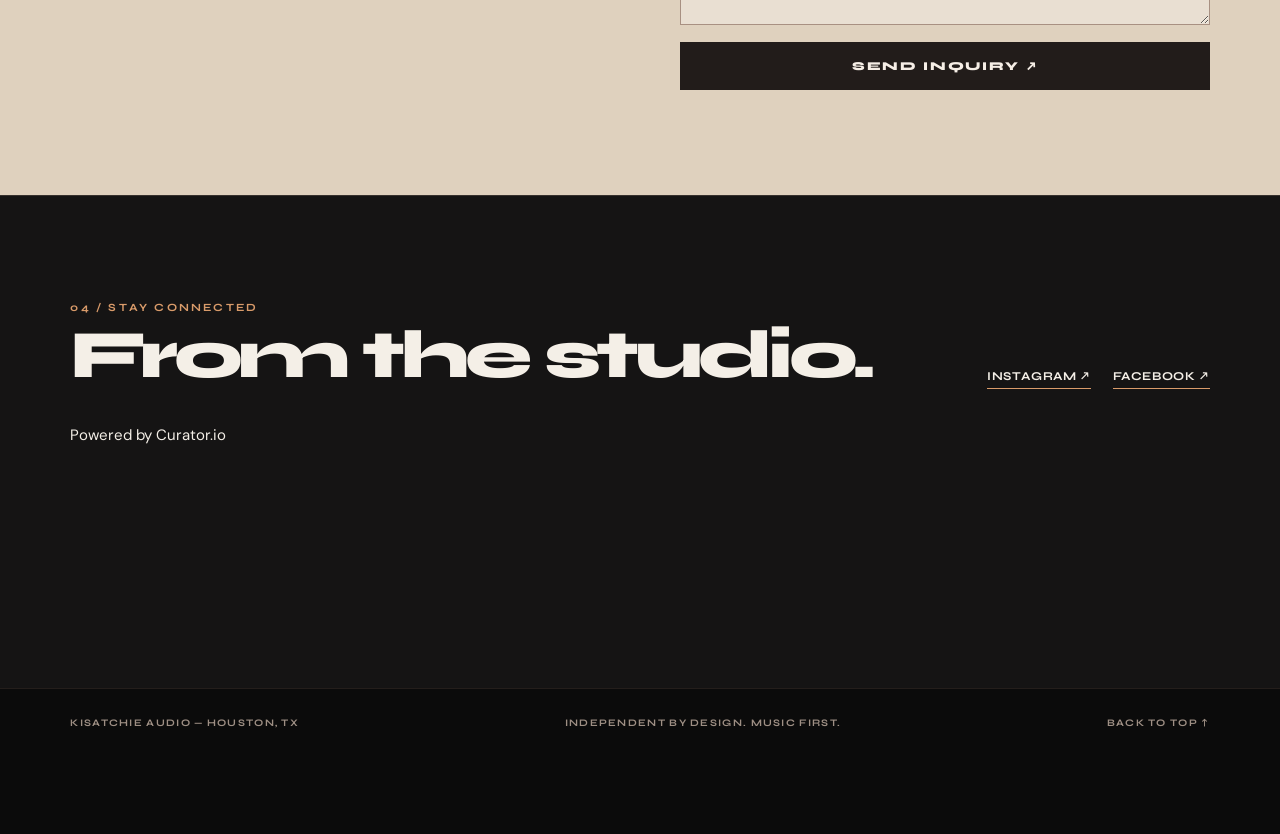
==== commit d7772d91: "Update isolated new site hero, about, social feed and brand mark" ====
--- a/new/index.html
+++ b/new/index.html
@@ -111,42 +111,78 @@
 .audio-dock{padding:8px 11px max(8px,env(safe-area-inset-bottom))}.dock-content{grid-template-columns:minmax(0,1fr) auto;gap:6px 12px}.now-playing img{width:40px;height:40px}.now-playing-text strong{font-size:12px}.dock-controls{gap:3px}.dock-controls button{font-size:15px;padding:6px}.dock-controls .play{width:35px;height:35px;font-size:12px}.seek-group{grid-column:1/-1}.seek-group span{font-size:9px}footer{padding-bottom:110px}
 }
 @media(prefers-reduced-motion:reduce){*,*:before,*:after{scroll-behavior:auto!important;transition:none!important}}
+
+/* NEW SITE REVISION — centered, full-bleed photo hero inspired by the supplied reference */
+.hero{display:flex;min-height:min(90vh,840px);align-items:center;justify-content:center;position:relative;isolation:isolate;text-align:center;background:#111;overflow:hidden}
+.hero-background{position:absolute;inset:-15px;z-index:-2;overflow:hidden}
+.hero-background img{width:100%;height:100%;object-fit:cover;object-position:center center;filter:blur(5px) brightness(.50) saturate(.66);transform:scale(1.065)}
+.hero:after{content:'';position:absolute;inset:0;z-index:-1;background:linear-gradient(180deg,rgba(9,11,14,.34),rgba(9,11,14,.48) 60%,rgba(9,11,14,.72))}
+.hero-copy{width:100%;max-width:1180px;z-index:1;position:relative;background:none;padding:120px 30px 116px;margin:0}
+.hero h1{max-width:none;margin:0 auto 26px;text-transform:uppercase;font:800 clamp(60px,9.2vw,151px)/.94 var(--font-head);letter-spacing:-.095em;text-shadow:0 5px 30px rgba(0,0,0,.3)}
+.hero h1 span{color:var(--copper)}
+.hero-subtitle{margin:0 auto 30px;max-width:660px;color:#f1e8df;font-size:clamp(15px,1.45vw,19px);text-shadow:0 2px 10px #111}
+.hero .btn-row{justify-content:center}
+.about{background:#101011}
+.about .about-grid{grid-template-columns:minmax(270px,.78fr) minmax(0,1.22fr);gap:clamp(35px,6vw,85px);align-items:center}
+.about .about-copy p{font-size:15px;line-height:1.75;margin:14px 0;color:#d0c6bd}
+.about .about-copy strong{color:var(--copper)}
+.social{background:#151414;border-top:1px solid var(--line)}
+.social-links{display:flex;align-items:center;flex-wrap:wrap;gap:22px}
+.social-links a{font:700 12px var(--font-head);letter-spacing:.05em;text-transform:uppercase;border-bottom:1px solid var(--copper);padding-bottom:5px}
+.social-links a:hover{color:var(--copper)}
+.social #curator-feed-default-feed-layout{min-height:160px}
+.contact .contact-grid>div:first-child>.rate-box{margin-top:0}
+@media(max-width:760px){
+  .hero{min-height:77svh;display:flex;flex-direction:row;align-items:center}
+  .hero-background{inset:-14px}
+  .hero-background img{object-position:50% 50%;transform:scale(1.09);filter:blur(4px) brightness(.45) saturate(.7)}
+  .hero-copy{padding:90px 20px}
+  .hero h1{font-size:clamp(48px,12.4vw,84px);line-height:1;letter-spacing:-.08em}
+  .hero-subtitle{max-width:370px;font-size:14px}
+  .hero .btn-row{gap:10px}
+  .about .about-grid{grid-template-columns:1fr;gap:36px}
+  .about-photo{max-width:400px;margin:auto}
+  .about .about-copy p{font-size:14px}
+  .social-links{margin-top:18px}
+}
+
 </style>
 </head>
 <body>
 <header>
   <div class="container nav-inner">
-    <a class="brand" href="#top" aria-label="Kisatchie Audio home"><img src="../img/intro/logo.webp" alt="Original Kisatchie Audio logo"><span><span class="brand-name">KISATCHIE AUDIO</span><span class="brand-label">Independent audio studio</span></span></a>
+    <a class="brand" href="#top" aria-label="Kisatchie Audio home"><img src="[data-uri]" alt="Kisatchie Audio circular soundwave logo"><span><span class="brand-name">KISATCHIE AUDIO</span><span class="brand-label">Houston, Texas</span></span></a>
     <button class="menu-button" id="menu-button" aria-expanded="false" aria-controls="main-nav">Menu ☰</button>
-    <nav class="main-nav" id="main-nav" aria-label="Site navigation"><a href="#services">Services</a><a href="#work">The work</a><a href="#about">About</a><a class="nav-contact" href="#contact">Start a project ↗</a></nav>
+    <nav class="main-nav" id="main-nav" aria-label="Site navigation"><a href="#about">About</a><a href="#work">The work</a><a href="#social">Social</a><a class="nav-contact" href="#contact">Start a project ↗</a></nav>
   </div>
 </header>
 <main id="top">
   <section class="hero" aria-labelledby="hero-title">
+    <div class="hero-background" aria-hidden="true"><img src="../img/intro/faderport.webp" alt="" fetchpriority="high"></div>
     <div class="hero-copy">
-      <p class="eyebrow">Independent audio studio / Houston, Texas</p>
-      <h1 id="hero-title">Make it<br>sound<br><span>alive.</span></h1>
+      <h1 id="hero-title">Make it<br>sound <span>alive.</span></h1>
       <p class="hero-subtitle">Recording, mixing &amp; mastering for artists who care about every detail—and every feeling.</p>
       <div class="btn-row"><a class="btn btn-primary" href="#work">Listen to the work <span aria-hidden="true">↗</span></a><a class="btn btn-outline" href="#contact">Let's collaborate <span aria-hidden="true">↗</span></a></div>
-      <div class="hero-meta">A human touch. A hybrid approach.</div>
-    </div>
-    <div class="hero-image">
-      <img src="../img/intro/faderport1.webp" alt="Real analog outboard gear from Kisatchie Audio" fetchpriority="high">
-      <div class="hero-image-label">Real gear / real character</div>
     </div>
   </section>
-  <div class="ticker">Recording &nbsp; / &nbsp; Mixing &nbsp; / &nbsp; Mastering &nbsp; / &nbsp; Production &nbsp; / &nbsp; Houston, TX</div>
-  <section class="section services" id="services">
-    <div class="container">
-      <div class="section-header"><div><div class="eyebrow">01 / What I do</div><h2 class="section-title">The services.</h2></div><p class="section-description">Every song deserves an identity. A detailed, collaborative process—without losing what made the performance special.</p></div>
-      <div class="service-grid">
-        <article class="service-card"><div class="service-number">01 / MIX</div><h3>Mixing.</h3><p>Clarity, depth and impact—while preserving the energy and emotion of your music.</p></article>
-        <article class="service-card"><div class="service-number">02 / MASTER</div><h3>Mastering.</h3><p>A cohesive, release-ready finish that translates across speakers, headphones and systems.</p></article>
-        <article class="service-card"><div class="service-number">03 / CREATE</div><h3>Recording.</h3><p>Capture the performance with an intentional approach, great gear and room to experiment.</p></article>
+  <div class="ticker">Recording &nbsp; / &nbsp; Mixing &nbsp; / &nbsp; Mastering &nbsp; / &nbsp; Production</div>
+  <section class="section about" id="about">
+  <div class="container">
+    <div class="about-grid">
+      <div class="about-photo"><img src="../img/intro/headshot.webp" alt="Joel Davis, Kisatchie Audio" loading="lazy"></div>
+      <div class="about-copy">
+        <div class="eyebrow">01 / Meet your engineer</div><h2 class="section-title">About me.</h2>
+        <p>Hey there! Thanks for stopping by. I've been a musician for most of my life, and that passion naturally led me down the path of audio engineering/production. What started as a personal mission to make better sounding demos for my own projects, quickly turned into something more. As my skills grew, fellow musicians began reaching out for help with their own recordings.</p>
+        <p>I offer professional recording, mixing, and mastering services tailored to artists who care about capturing the emotion, energy, and clarity their music deserves.</p>
+        <p><strong>Every artist is unique. Why sound like everyone else?</strong></p>
+        <p>Whether you're looking to polish a single, shape the sonic identity of an EP, or bring cohesion to a full-length album, I'm here to help make your sound everything it can be. I offer a hybrid setup that utilizes outboard gear to combat the digital sterility that often plagues home recordings.</p>
+        <p>Keep scrolling to hear some samples of my work and feel free to reach out if you'd like to work together.</p>
+        <div class="signature">Joel Davis <span> / Kisatchie Audio</span></div>
       </div>
     </div>
-  </section>
-  <section class="section portfolio" id="work">
+  </div>
+</section>
+<section class="section portfolio" id="work">
     <div class="container">
       <div class="section-header"><div><div class="eyebrow">02 / Turn it up</div><h2 class="section-title">Selected work.</h2></div><p class="section-description">No mockups. These are real artists, real songs and work from the existing Kisatchie Audio portfolio. Click a cover to listen.</p></div>
       <div class="filter-panel" role="group" aria-label="Filter portfolio">
@@ -166,31 +202,13 @@
       <p class="portfolio-foot">Showing <span id="track-count">0</span> songs · Click a track to play · All original audio and artwork sourced from the current site</p>
     </div>
   </section>
-  <section class="section about" id="about">
-    <div class="container">
-      <div class="about-grid">
-        <div class="about-photo"><img src="../img/intro/headshot.webp" alt="Joel Davis, owner of Kisatchie Audio" loading="lazy"></div>
-        <div class="about-copy">
-          <div class="eyebrow">03 / Behind the sound</div><h2 class="section-title">Music first.<br>Always.</h2>
-          <p>Hey, I'm Joel. I've been a musician for most of my life, and that passion led me into audio engineering and production.</p>
-          <p>What began as a mission to make better recordings for my own projects grew into helping other musicians bring their songs to life. Whether it's one single or a full-length album, I approach every project with the same care.</p>
-          <p><strong>Every artist is different. Why should everyone sound the same?</strong></p>
-          <p>I work with a hybrid digital and outboard setup to give each project the clarity, character and energy it needs.</p>
-          <div class="signature">Joel Davis <span> / Kisatchie Audio</span></div>
-        </div>
-      </div>
-      <div class="gear-strip" aria-label="Studio equipment photographs">
-        <img src="../img/intro/rackpic2.webp" alt="Kisatchie Audio analog rack and processors" loading="lazy">
-        <img src="../img/intro/faderport1.webp" alt="Kisatchie Audio analog processing gear and meters" loading="lazy">
-      </div>
-    </div>
-  </section>
+  
   <section class="section contact" id="contact">
     <div class="container">
-      <div class="section-header"><div><div class="eyebrow">04 / Start a project</div><h2 class="section-title">Let's make<br>something matter.</h2></div></div>
+      <div class="section-header"><div><div class="eyebrow">03 / Start a project</div><h2 class="section-title">Let's make<br>something matter.</h2></div></div>
       <div class="contact-grid">
         <div>
-          <p class="contact-copy">Tell me what you're working on, what it needs and where you want to take it. I'll help you find the right approach.</p>
+          
           <div class="rate-box">
             <h3>Current rates</h3><div class="rate-row"><span>Online mixing / mastering</span><b>$150 / track</b></div><div class="rate-row"><span>Five-song EP</span><b>$500</b></div>
             <p class="rate-note">Contact me for recording, production, editing and full-length album quotes. Each project is different.</p>
@@ -208,6 +226,21 @@
       </div>
     </div>
   </section>
+<section class="section social" id="social">
+  <div class="container">
+    <div class="section-header">
+      <div><div class="eyebrow">04 / Stay connected</div><h2 class="section-title">From the studio.</h2></div>
+      <div class="social-links">
+        <a href="https://instagram.com/kisatchieaudio" target="_blank" rel="noopener noreferrer" aria-label="Kisatchie Audio on Instagram">Instagram ↗</a>
+        <a href="https://facebook.com/kisatchieaudio" target="_blank" rel="noopener noreferrer" aria-label="Kisatchie Audio on Facebook">Facebook ↗</a>
+      </div>
+    </div>
+    <div id="curator-feed-default-feed-layout" aria-label="Kisatchie Audio social media photo feed"><a href="https://curator.io" target="_blank" rel="noopener noreferrer" class="crt-logo crt-tag">Powered by Curator.io</a></div>
+  </div>
+</section>
+<script>
+(function(){var d=document,s=d.createElement('script');s.async=true;s.charset='UTF-8';s.src='https://cdn.curator.io/published/60d555d9-02d1-472f-b840-cd3ad2238b25.js';var first=d.getElementsByTagName('script')[0];first.parentNode.insertBefore(s,first);})();
+</script>
 </main>
 <footer><div class="container footer-inner"><span>Kisatchie Audio — Houston, TX</span><span>Independent by design. Music first.</span><a href="#top">Back to top ↑</a></div></footer>
 <div class="audio-dock" aria-label="Portfolio audio player">
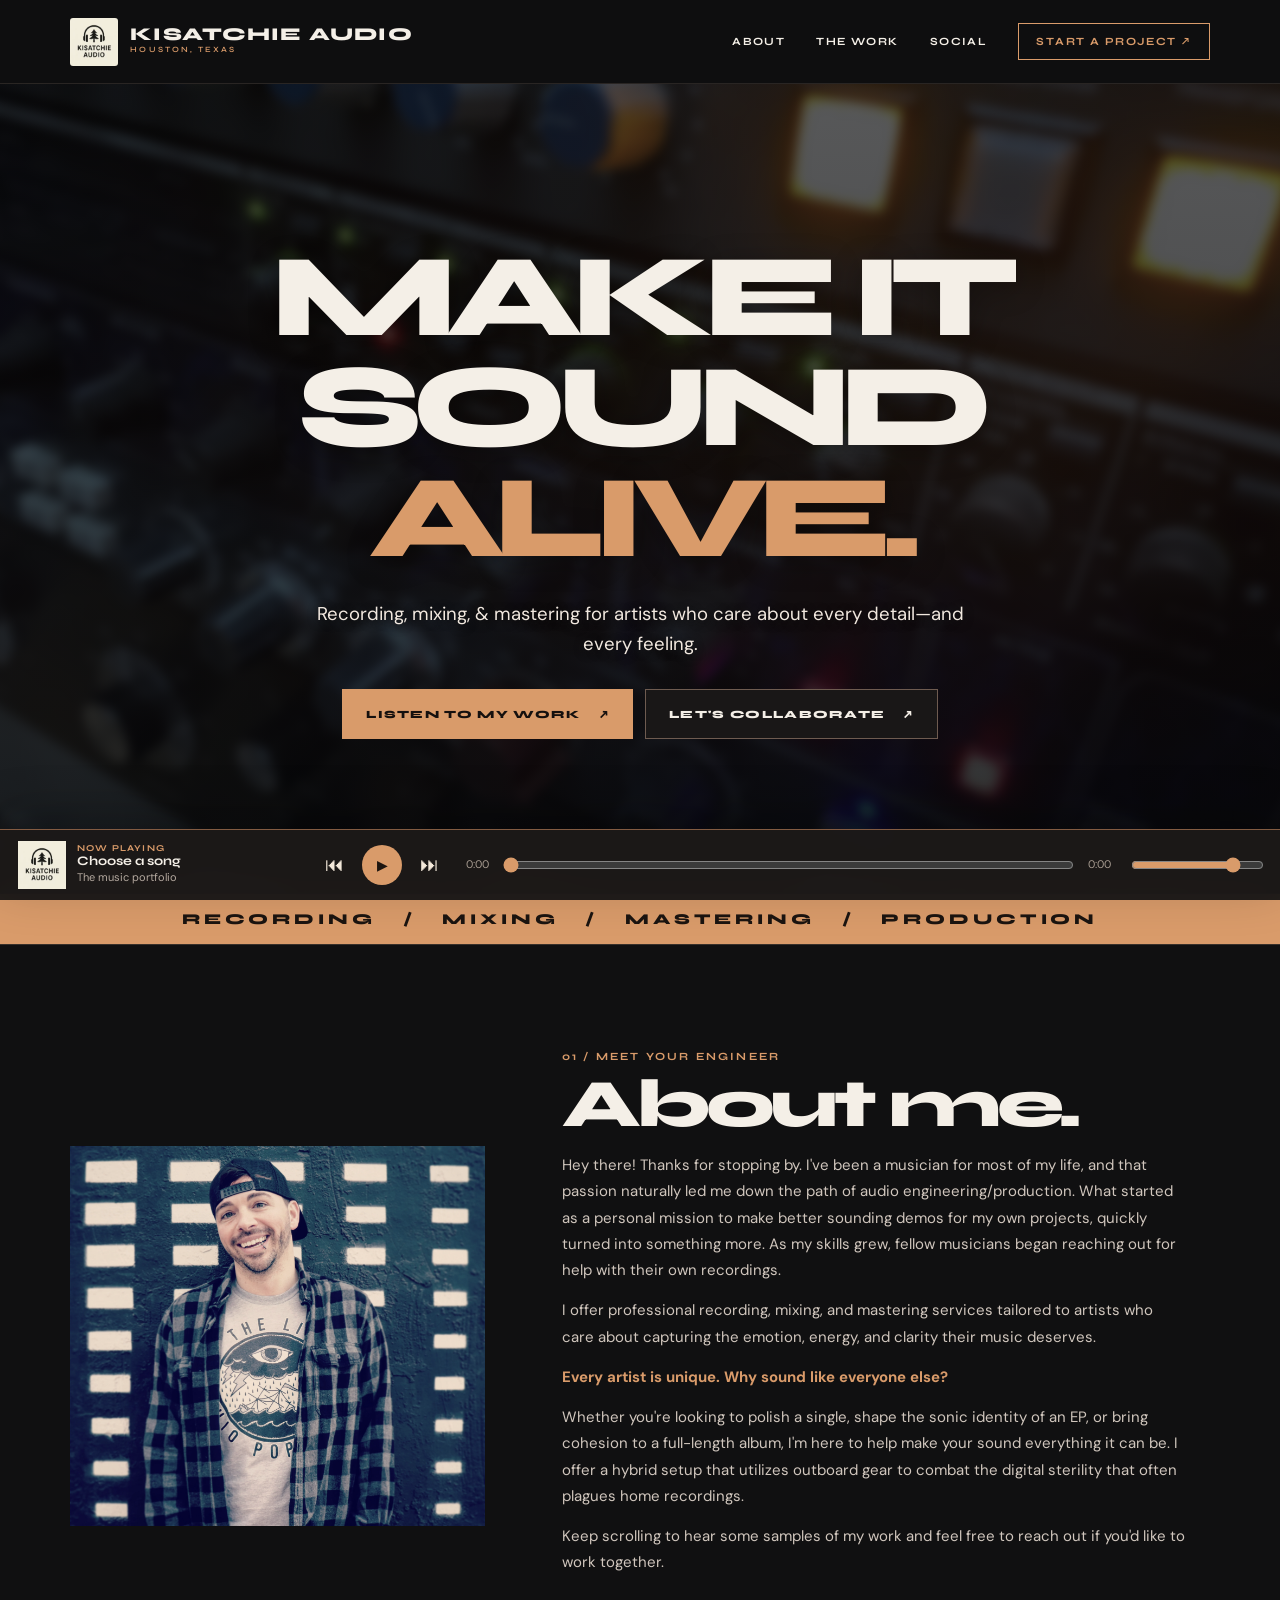
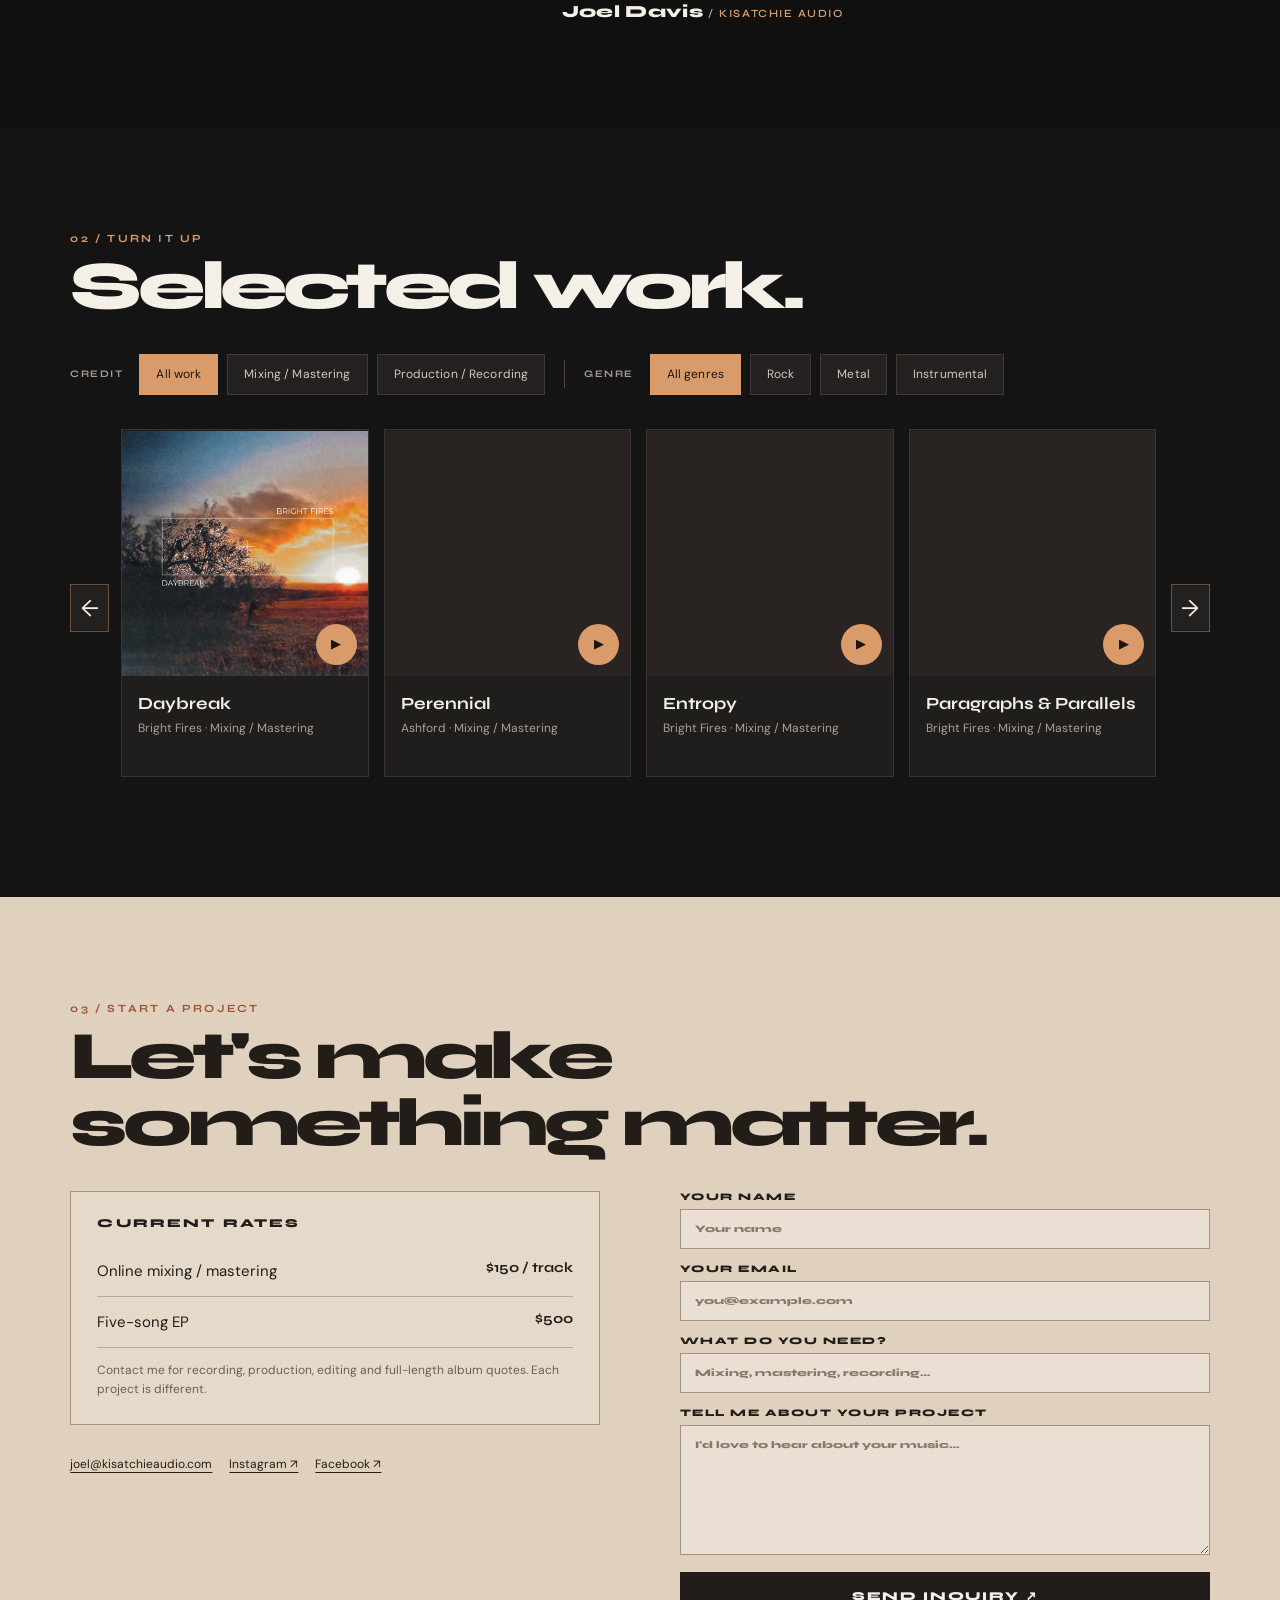
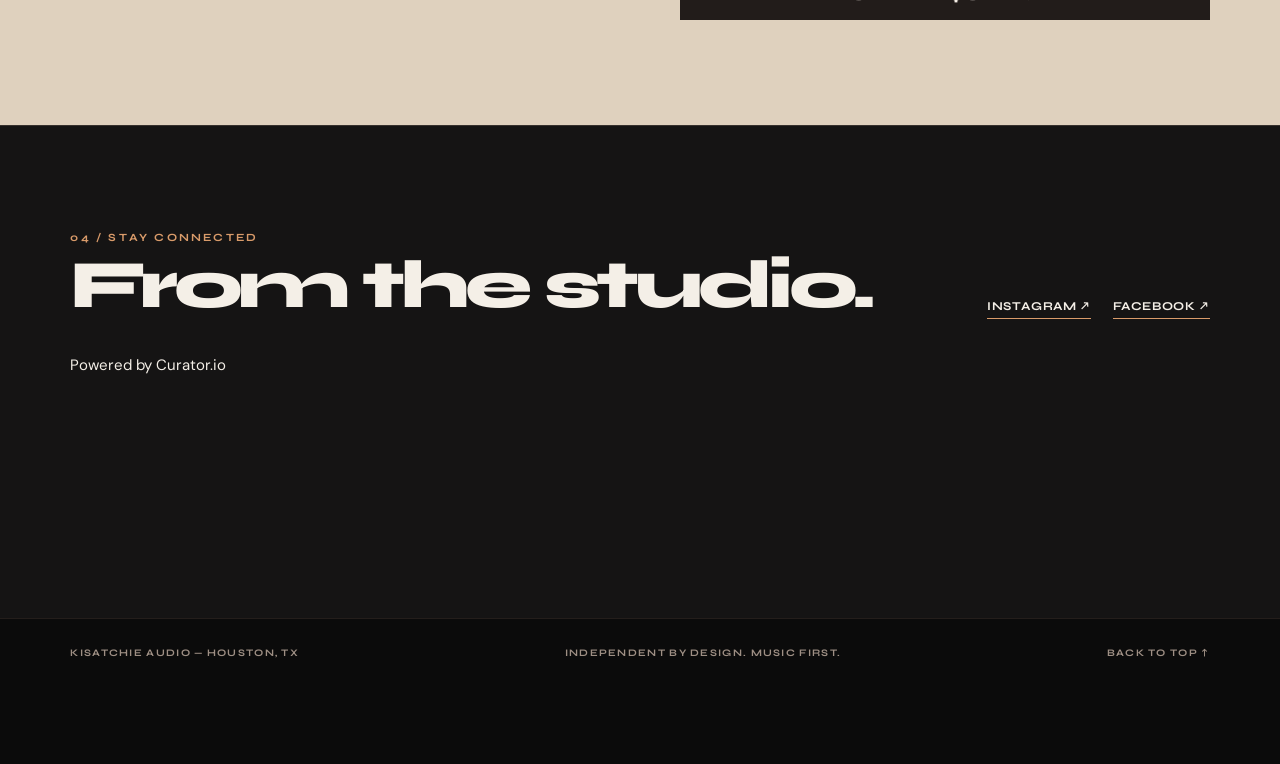
==== commit 761c6e1f: "Refine new page wording and restore desktop horizontal and mobile vertical portfolio" ====
--- a/new/index.html
+++ b/new/index.html
@@ -146,12 +146,66 @@
   .social-links{margin-top:18px}
 }
 
+
+/* NEW portfolio layout: desktop single horizontal rail, mobile compact vertical scroll. */
+.portfolio-carousel{display:flex;gap:12px;align-items:center;width:100%}
+.portfolio-carousel .track-grid{
+  display:flex;flex:1 1 auto;min-width:0;flex-wrap:nowrap;align-items:stretch;
+  overflow-x:auto;overflow-y:hidden;scroll-snap-type:x mandatory;scroll-behavior:smooth;
+  padding:4px 3px 15px;gap:15px;scrollbar-width:thin;scrollbar-color:#825b42 transparent;
+}
+.portfolio-carousel .track-card{
+  display:block;flex:0 0 clamp(195px,24%,267px);width:clamp(195px,24%,267px);max-width:none;
+  scroll-snap-align:start;
+}
+.portfolio-arrow{
+  flex:0 0 39px;height:48px;border:1px solid #67513e;background:#24201e;
+  color:var(--ivory);font-size:23px;line-height:1;transition:background .2s;
+}
+.portfolio-arrow:hover{background:#704c35}
+@media(max-width:768px){
+  .portfolio-carousel{display:block}
+  .portfolio-arrow{display:none}
+  .portfolio-carousel .track-grid{
+    display:flex;flex-direction:column;gap:0;width:100%;max-height:360px;
+    overflow-x:hidden;overflow-y:auto;overscroll-behavior:contain;
+    -webkit-overflow-scrolling:touch;scroll-snap-type:none;
+    scroll-behavior:auto;padding:0;border:1px solid #554137;border-radius:9px;
+    background:#171616;
+  }
+  .portfolio-carousel .track-card{
+    display:grid;grid-template-columns:93px minmax(0,1fr);
+    grid-template-rows:1fr 1fr;align-items:center;
+    width:100%;max-width:none;min-width:0;min-height:94px;flex:0 0 94px;
+    padding:0 13px 0 0;overflow:hidden;border:0;border-bottom:1px solid #413732;
+    background:transparent;transition:background .2s;
+    text-align:left;transform:none;
+  }
+  .portfolio-carousel .track-card:last-child{border-bottom:0}
+  .portfolio-carousel .track-card:hover{background:#262220;transform:none}
+  .portfolio-carousel .track-card[aria-pressed="true"]{background:#302721;border-color:#885939;box-shadow:inset 3px 0 var(--copper)}
+  .portfolio-carousel .track-card .track-art{
+    grid-column:1;grid-row:1 / 3;width:72px;height:72px;aspect-ratio:1;
+    margin:0 auto;border-radius:5px;overflow:hidden;
+  }
+  .portfolio-carousel .track-card .track-art img{width:100%;height:100%;object-fit:cover}
+  .portfolio-carousel .track-card .track-art .track-play{width:27px;height:27px;font-size:10px;right:4px;bottom:4px}
+  .portfolio-carousel .track-card h3{
+    grid-column:2;grid-row:1;align-self:end;white-space:normal;overflow-wrap:anywhere;
+    font-size:14px;line-height:1.2;margin:0 0 4px;min-width:0;
+  }
+  .portfolio-carousel .track-card .track-credit{
+    grid-column:2;grid-row:2;align-self:start;min-width:0;
+    margin:0;font-size:11px;line-height:1.3;color:#baa79b;
+  }
+}
+
 </style>
 </head>
 <body>
 <header>
   <div class="container nav-inner">
-    <a class="brand" href="#top" aria-label="Kisatchie Audio home"><img src="[data-uri]" alt="Kisatchie Audio circular soundwave logo"><span><span class="brand-name">KISATCHIE AUDIO</span><span class="brand-label">Houston, Texas</span></span></a>
+    <a class="brand" href="#top" aria-label="Kisatchie Audio home"><img src="../img/intro/logo.webp" alt="Kisatchie Audio tree and headphones logo"><span><span class="brand-name">KISATCHIE AUDIO</span><span class="brand-label">Houston, Texas</span></span></a>
     <button class="menu-button" id="menu-button" aria-expanded="false" aria-controls="main-nav">Menu ☰</button>
     <nav class="main-nav" id="main-nav" aria-label="Site navigation"><a href="#about">About</a><a href="#work">The work</a><a href="#social">Social</a><a class="nav-contact" href="#contact">Start a project ↗</a></nav>
   </div>
@@ -161,8 +215,8 @@
     <div class="hero-background" aria-hidden="true"><img src="../img/intro/faderport.webp" alt="" fetchpriority="high"></div>
     <div class="hero-copy">
       <h1 id="hero-title">Make it<br>sound <span>alive.</span></h1>
-      <p class="hero-subtitle">Recording, mixing &amp; mastering for artists who care about every detail—and every feeling.</p>
-      <div class="btn-row"><a class="btn btn-primary" href="#work">Listen to the work <span aria-hidden="true">↗</span></a><a class="btn btn-outline" href="#contact">Let's collaborate <span aria-hidden="true">↗</span></a></div>
+      <p class="hero-subtitle">Recording, mixing, &amp; mastering for artists who care about every detail—and every feeling.</p>
+      <div class="btn-row"><a class="btn btn-primary" href="#work">Listen to my work <span aria-hidden="true">↗</span></a><a class="btn btn-outline" href="#contact">Let's collaborate <span aria-hidden="true">↗</span></a></div>
     </div>
   </section>
   <div class="ticker">Recording &nbsp; / &nbsp; Mixing &nbsp; / &nbsp; Mastering &nbsp; / &nbsp; Production</div>
@@ -184,7 +238,7 @@
 </section>
 <section class="section portfolio" id="work">
     <div class="container">
-      <div class="section-header"><div><div class="eyebrow">02 / Turn it up</div><h2 class="section-title">Selected work.</h2></div><p class="section-description">No mockups. These are real artists, real songs and work from the existing Kisatchie Audio portfolio. Click a cover to listen.</p></div>
+      <div class="section-header"><div><div class="eyebrow">02 / Turn it up</div><h2 class="section-title">Selected work.</h2></div></div>
       <div class="filter-panel" role="group" aria-label="Filter portfolio">
         <span class="filter-heading">Credit</span>
         <button class="filter-button" type="button" data-credit="all" aria-pressed="true">All work</button>
@@ -197,9 +251,13 @@
         <button class="filter-button" type="button" data-genre="Metal" aria-pressed="false">Metal</button>
         <button class="filter-button" type="button" data-genre="Instrumental" aria-pressed="false">Instrumental</button>
       </div>
-      <div class="track-grid" id="track-grid" aria-label="Music portfolio"></div>
+      <div class="portfolio-carousel">
+        <button id="portfolio-scroll-prev" class="portfolio-arrow" type="button" aria-label="Scroll portfolio left">←</button>
+        <div class="track-grid" id="track-grid" aria-label="Music portfolio" tabindex="0"></div>
+        <button id="portfolio-scroll-next" class="portfolio-arrow" type="button" aria-label="Scroll portfolio right">→</button>
+      </div>
       <p class="portfolio-empty" id="portfolio-empty">No tracks match these filters. Try another combination.</p>
-      <p class="portfolio-foot">Showing <span id="track-count">0</span> songs · Click a track to play · All original audio and artwork sourced from the current site</p>
+      
     </div>
   </section>
   
@@ -258,7 +316,6 @@
   "use strict";
   const audio=document.getElementById('portfolio-audio');
   const grid=document.getElementById('track-grid');
-  const count=document.getElementById('track-count');
   const empty=document.getElementById('portfolio-empty');
   const play=document.getElementById('play-track');
   const currentTime=document.getElementById('time-current');
@@ -276,7 +333,7 @@
   function getTitle(t){return t.title.includes(' - ')?t.title.split(' - ').slice(1).join(' - '):t.title;}
   function render(){
     visible=all.filter(t=>(credit==='all'||(t.creditsBroad||[]).includes(credit))&&(genre==='all'||(t.genresBroad||[]).includes(genre)));
-    grid.replaceChildren();count.textContent=visible.length;empty.style.display=visible.length?'none':'block';
+    grid.replaceChildren();empty.style.display=visible.length?'none':'block';
     visible.forEach(t=>{
       const b=document.createElement('button');b.type='button';b.className='track-card';b.setAttribute('aria-label','Play '+t.title);b.setAttribute('aria-pressed',String(active===t));b.dataset.file=t.file;
       const cover=document.createElement('div');cover.className='track-art';
@@ -309,6 +366,8 @@
   function jump(amount){const list=visible.length?visible:all;if(!list.length)return;const idx=list.indexOf(active);selectTrack(list[(idx+amount+list.length)%list.length]);}
   document.getElementById('prev-track').addEventListener('click',()=>jump(-1));
   document.getElementById('next-track').addEventListener('click',()=>jump(1));
+  document.getElementById('portfolio-scroll-prev').addEventListener('click',()=>grid.scrollBy({left:-Math.max(250,grid.clientWidth*.8),behavior:'smooth'}));
+  document.getElementById('portfolio-scroll-next').addEventListener('click',()=>grid.scrollBy({left:Math.max(250,grid.clientWidth*.8),behavior:'smooth'}));
   play.addEventListener('click',()=>{if(!active){selectTrack(visible[0]||all[0]);return;}if(audio.paused)audio.play().catch(()=>{});else audio.pause();});
   audio.addEventListener('play',updateActive);audio.addEventListener('pause',updateActive);
   audio.addEventListener('ended',()=>jump(1));
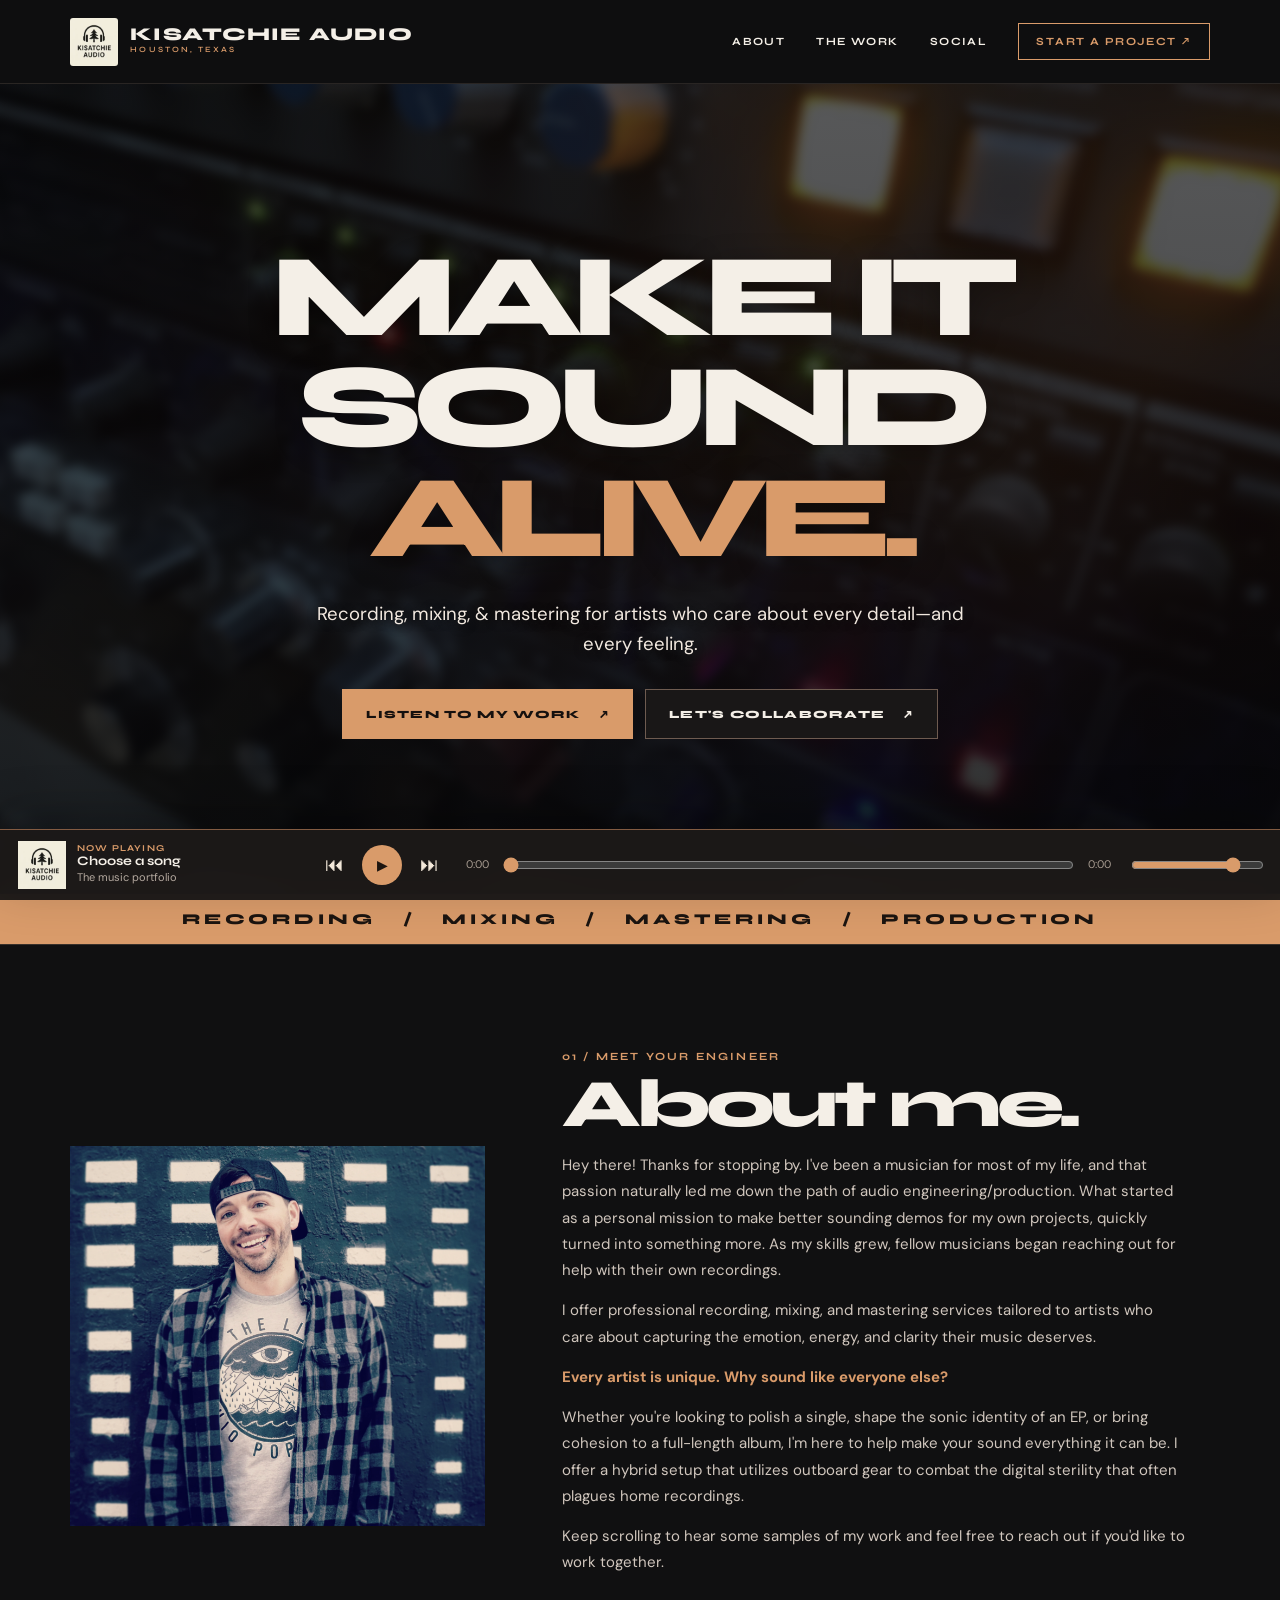
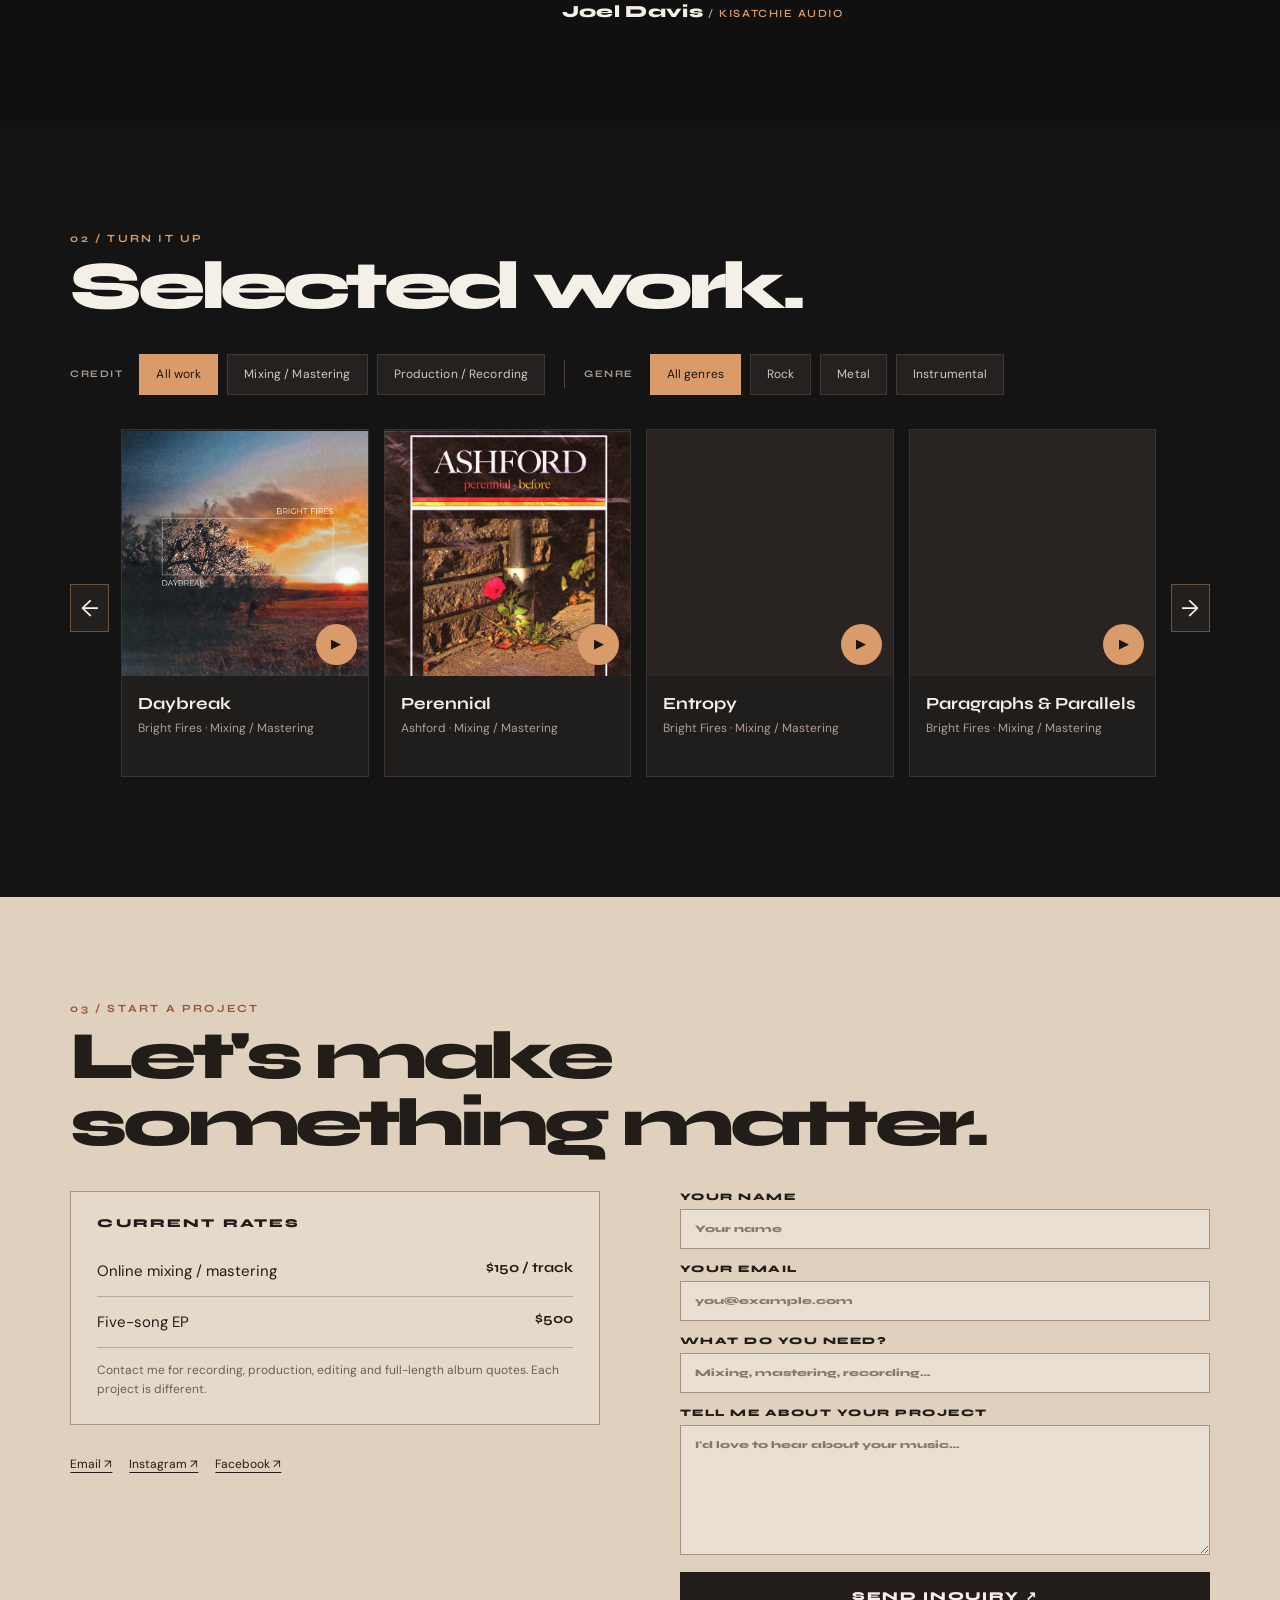
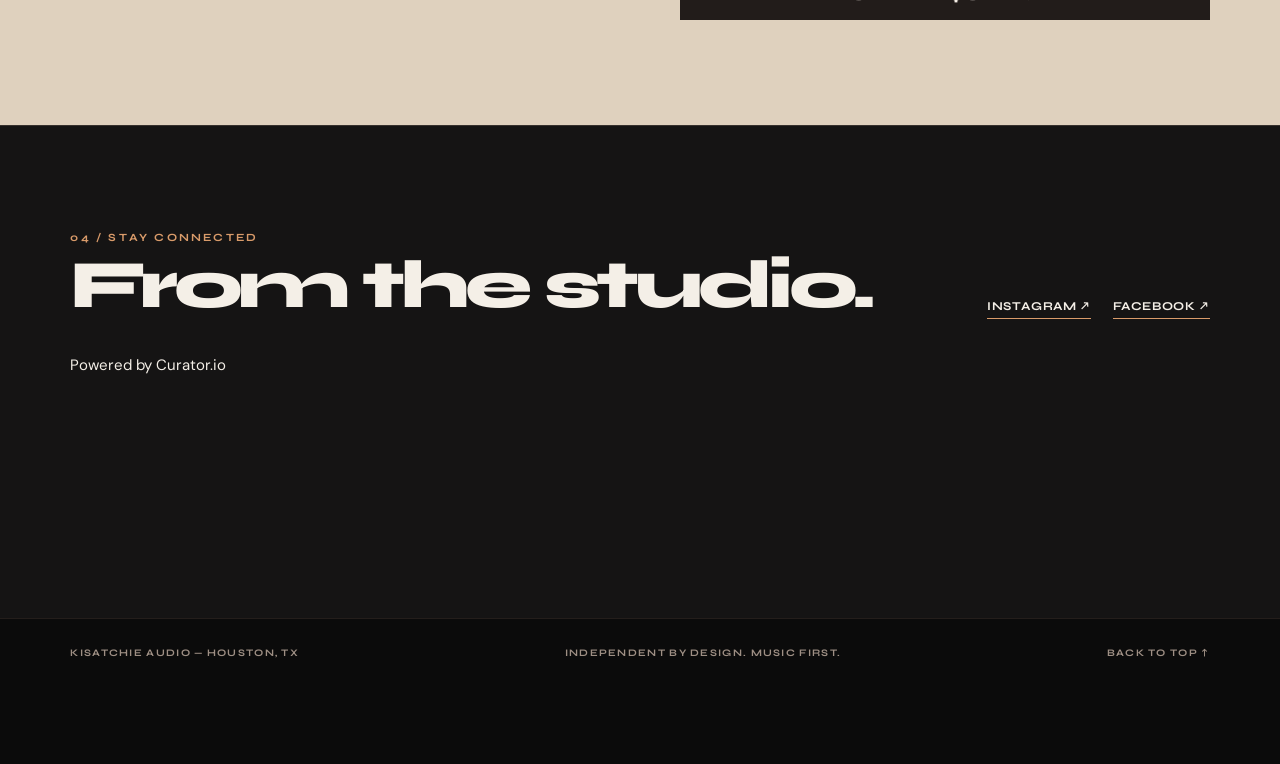
==== commit c5e5e8db: "Obfuscate email contact link in new site to limit basic scraping" ====
--- a/new/index.html
+++ b/new/index.html
@@ -271,7 +271,7 @@
             <h3>Current rates</h3><div class="rate-row"><span>Online mixing / mastering</span><b>$150 / track</b></div><div class="rate-row"><span>Five-song EP</span><b>$500</b></div>
             <p class="rate-note">Contact me for recording, production, editing and full-length album quotes. Each project is different.</p>
           </div>
-          <div class="contact-links"><a href="mailto:joel@kisatchieaudio.com">joel@kisatchieaudio.com</a><a href="https://instagram.com/kisatchieaudio" target="_blank" rel="noopener">Instagram ↗</a><a href="https://facebook.com/kisatchieaudio" target="_blank" rel="noopener">Facebook ↗</a></div>
+          <div class="contact-links"><a href="#contact" id="contact-email-link" aria-label="Email Kisatchie Audio">Email ↗</a><a href="https://instagram.com/kisatchieaudio" target="_blank" rel="noopener">Instagram ↗</a><a href="https://facebook.com/kisatchieaudio" target="_blank" rel="noopener">Facebook ↗</a></div>
         </div>
         <form class="contact-form" action="https://formspree.io/f/xjkobrbp" method="POST">
           <input type="text" name="_gotcha" tabindex="-1" autocomplete="off" style="position:absolute;left:-9999px" aria-hidden="true">
@@ -377,6 +377,12 @@
   document.getElementById('volume').addEventListener('input',e=>audio.volume=Number(e.target.value));audio.volume=.8;
   document.querySelectorAll('[data-credit]').forEach(b=>b.addEventListener('click',()=>{credit=b.dataset.credit;document.querySelectorAll('[data-credit]').forEach(x=>x.setAttribute('aria-pressed',String(x===b)));render();}));
   document.querySelectorAll('[data-genre]').forEach(b=>b.addEventListener('click',()=>{genre=b.dataset.genre;document.querySelectorAll('[data-genre]').forEach(x=>x.setAttribute('aria-pressed',String(x===b)));render();}));
+  // Assemble the contact address only when activated to avoid exposing a plain mailto in HTML.
+  document.getElementById('contact-email-link').addEventListener('click',event=>{
+    event.preventDefault();
+    const codes=[106,111,101,108,64,107,105,115,97,116,99,104,105,101,97,117,100,105,111,46,99,111,109];
+    window.location.href='mailto:'+String.fromCharCode(...codes);
+  });
   const menu=document.getElementById('menu-button'),nav=document.getElementById('main-nav');
   menu.addEventListener('click',()=>{const isOpen=nav.classList.toggle('open');menu.setAttribute('aria-expanded',String(isOpen));menu.textContent=isOpen?'Close ×':'Menu ☰';});
   nav.querySelectorAll('a').forEach(a=>a.addEventListener('click',()=>{nav.classList.remove('open');menu.setAttribute('aria-expanded','false');menu.textContent='Menu ☰';}));
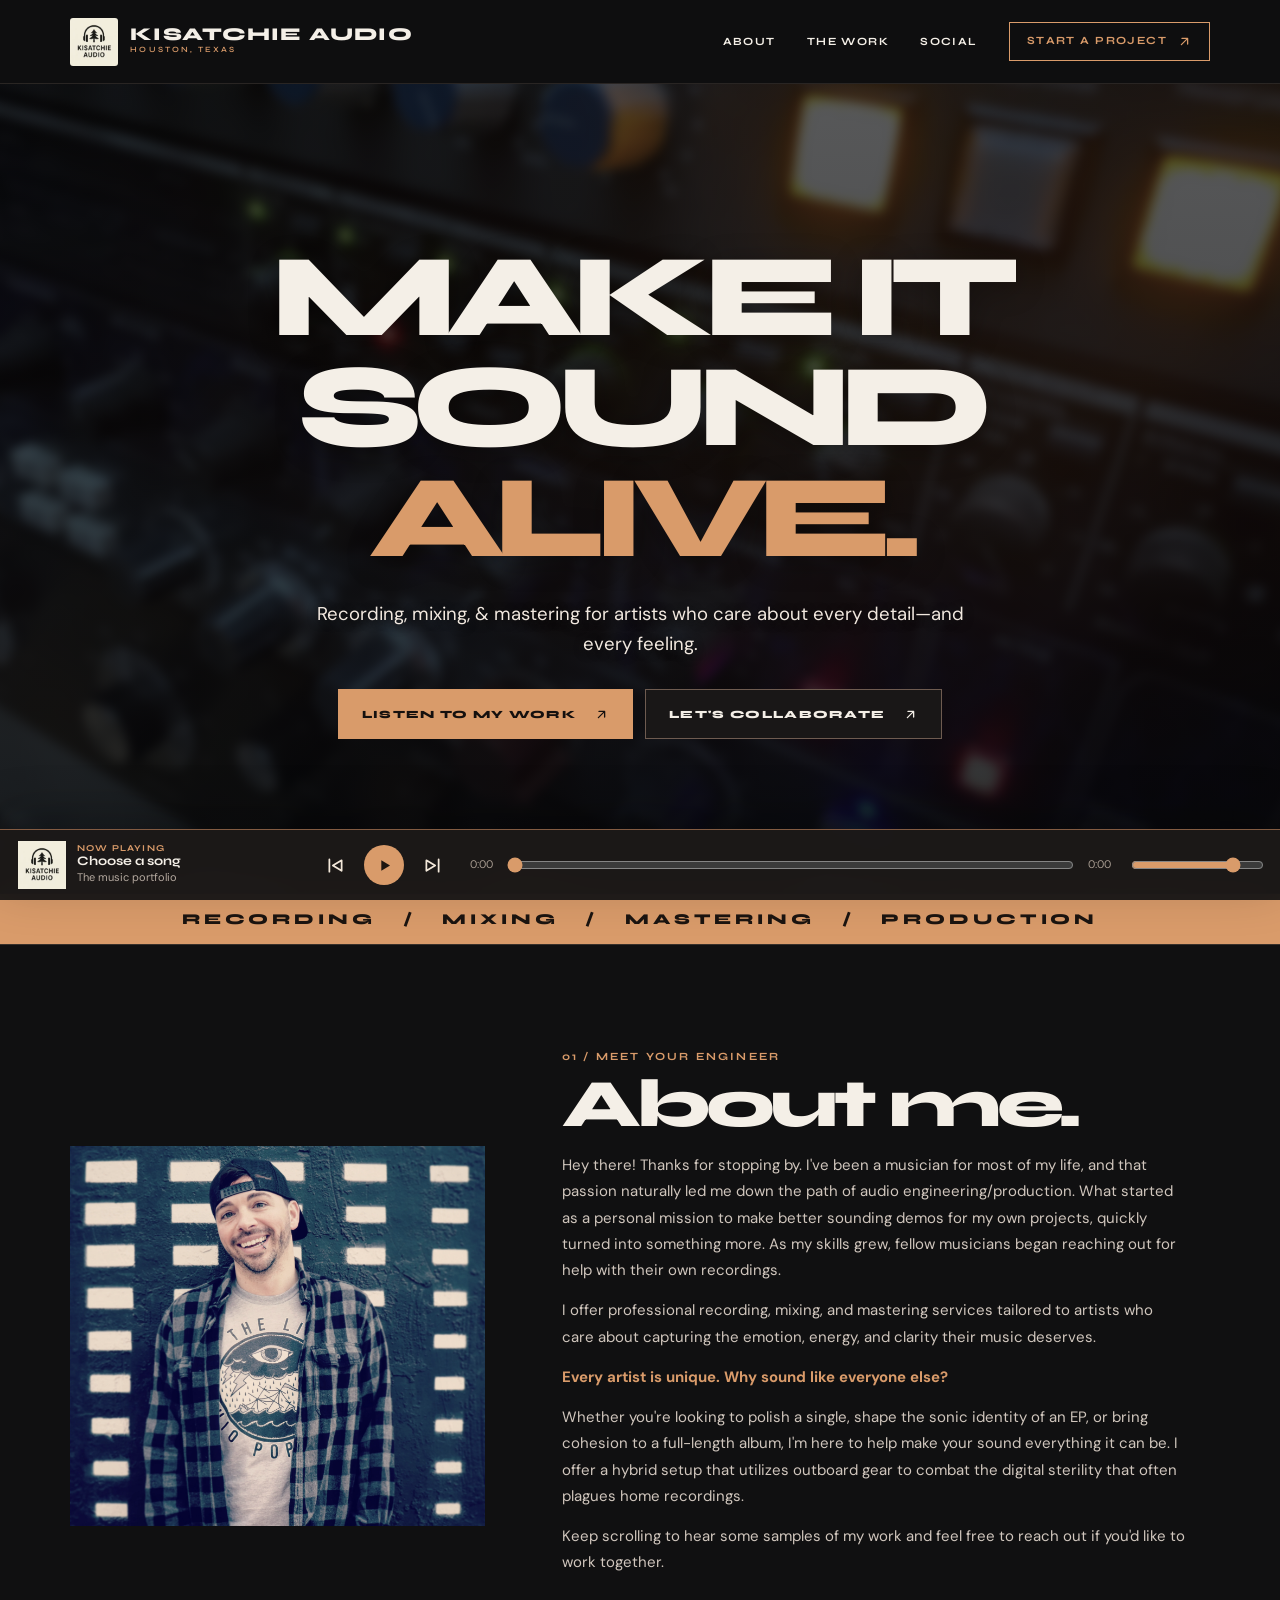
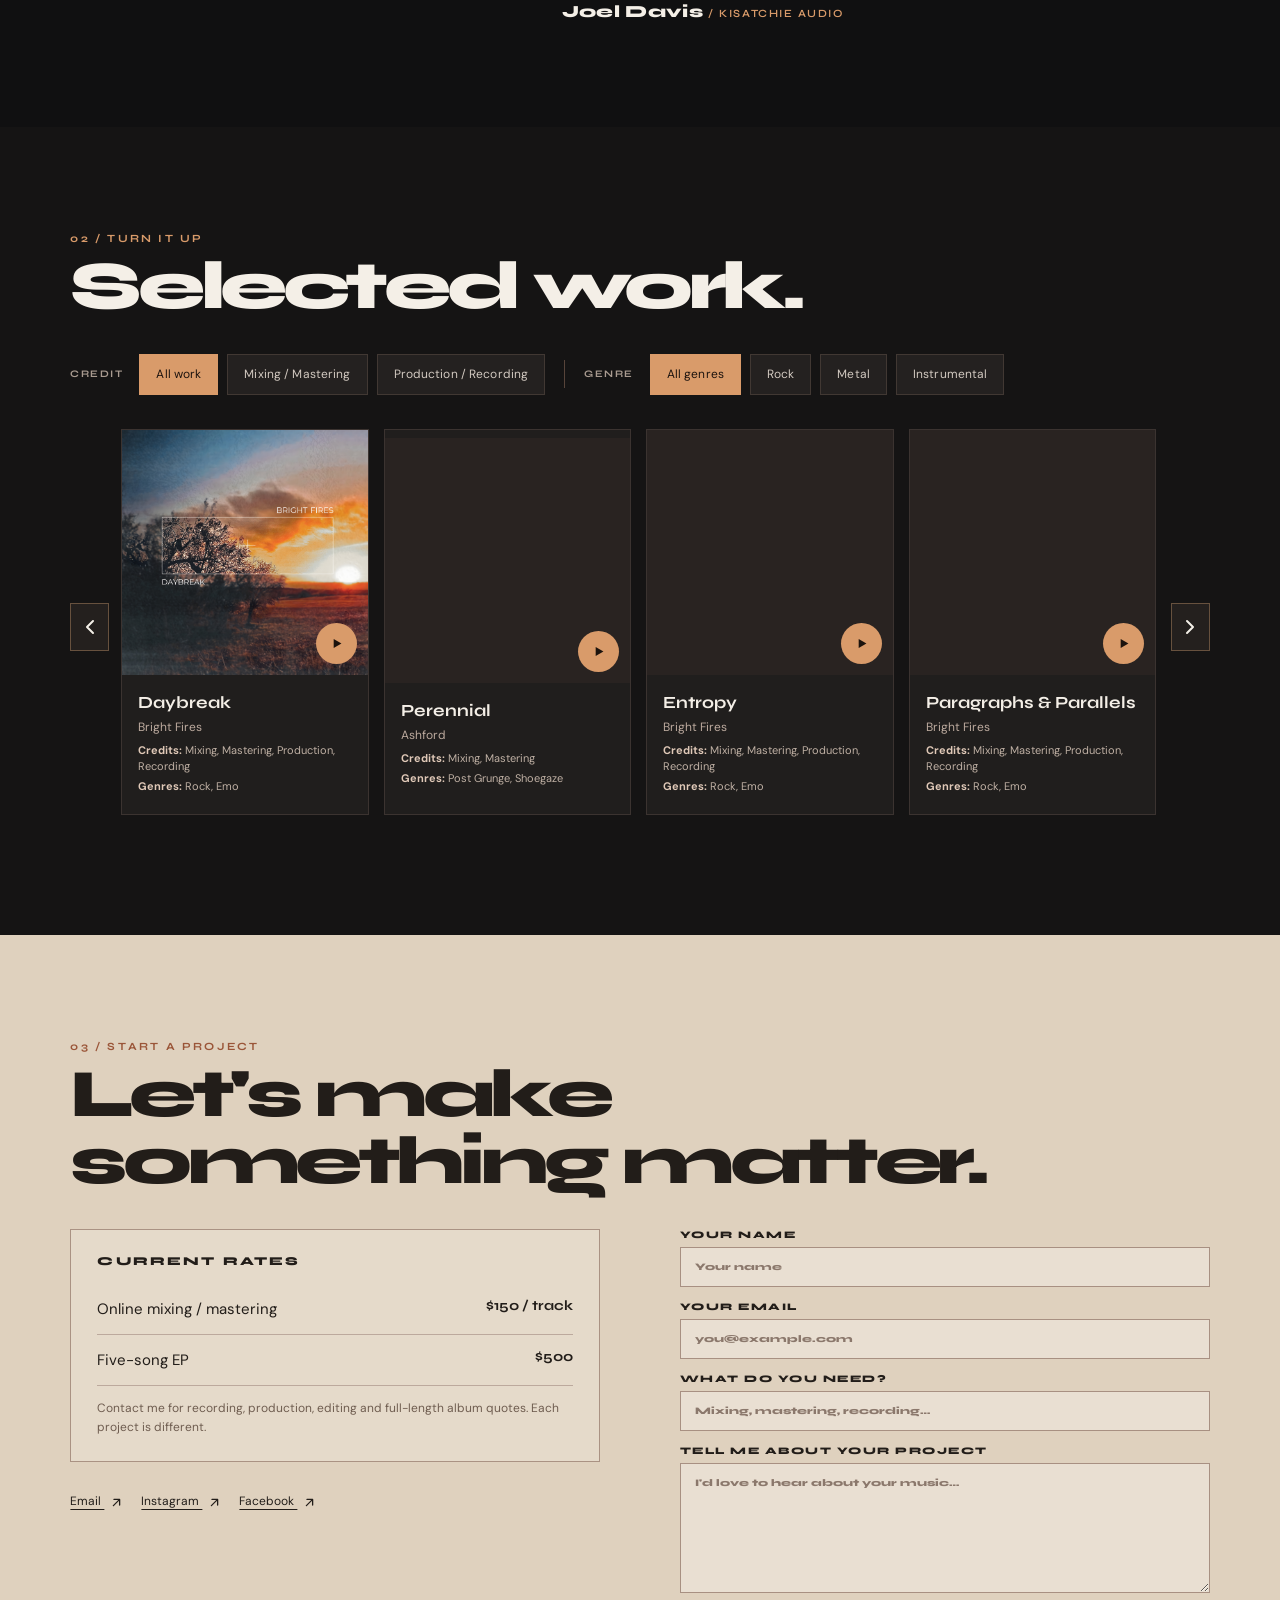
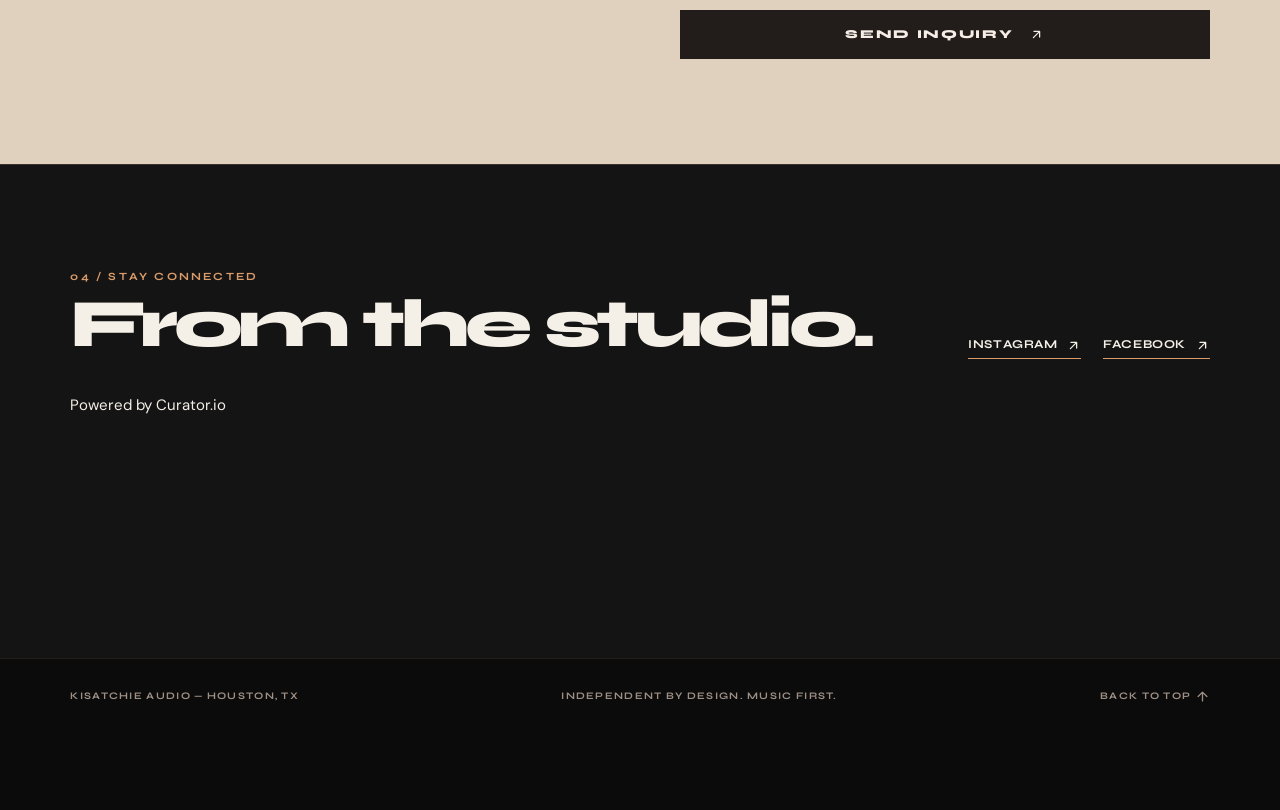
==== commit a088611f: "Fix mobile emoji icons, footer spacing, and show portfolio credits and genres" ====
--- a/new/index.html
+++ b/new/index.html
@@ -200,6 +200,41 @@
   }
 }
 
+
+/* SVG icons ensure iOS does not substitute colorful emoji glyphs. */
+.ui-icon{display:inline-block;width:19px;height:19px;flex:none;vertical-align:middle}
+.btn .ui-icon,.main-nav .ui-icon,.contact-links .ui-icon,.social-links .ui-icon,footer .ui-icon{width:15px;height:15px;stroke-width:2.1}
+.main-nav .nav-contact .ui-icon,.social-links .ui-icon,.contact-links .ui-icon{margin-left:5px}
+.portfolio-arrow{display:grid;place-items:center}
+.portfolio-arrow .ui-icon{width:24px;height:24px}
+.dock-controls button{display:grid;place-items:center}
+.dock-controls button .ui-icon{width:21px;height:21px}
+.dock-controls .play .ui-icon{width:19px;height:19px}
+.track-play .ui-icon{width:17px;height:17px}
+.contact-form button .ui-icon{width:15px;height:15px;margin-left:10px;vertical-align:middle}
+.footer-inner{gap:26px;line-height:1.8}
+.footer-inner > *{min-width:0}
+.footer-inner a{white-space:nowrap}
+.track-card .track-artist{margin:0 16px 8px;color:#bcaa9e;font-size:12px;line-height:1.35}
+.track-card .track-credits,.track-card .track-genres{margin:4px 16px 0;font-size:11px;line-height:1.45;color:#bfb0a4;overflow-wrap:anywhere}
+.track-card .track-credits strong,.track-card .track-genres strong{font-weight:700;color:#e0c9b8}
+@media(max-width:768px){
+  .footer-inner{display:flex;flex-direction:column;align-items:flex-start;justify-content:flex-start;gap:13px;font-size:10px;line-height:1.5;letter-spacing:.10em}
+  .footer-inner > *{display:block;width:100%;max-width:100%;overflow-wrap:anywhere}
+  .footer-inner a{display:inline-flex;align-items:center;gap:6px}
+  footer{padding:29px 0 155px}
+  .portfolio-carousel .track-card{
+    grid-template-rows:repeat(4,auto);align-content:center;min-height:134px;
+    flex:0 0 auto;gap:3px 0;padding:11px 13px 11px 0
+  }
+  .portfolio-carousel .track-card .track-art{grid-column:1;grid-row:1 / span 4}
+  .portfolio-carousel .track-card h3{grid-column:2;grid-row:1;margin:0;align-self:auto;font-size:14px;line-height:1.2}
+  .portfolio-carousel .track-card .track-artist{grid-column:2;grid-row:2;margin:0;font-size:11px;line-height:1.25}
+  .portfolio-carousel .track-card .track-credits{grid-column:2;grid-row:3;margin:0;font-size:10.5px;line-height:1.3;align-self:auto}
+  .portfolio-carousel .track-card .track-genres{grid-column:2;grid-row:4;margin:0;font-size:10.5px;line-height:1.3;align-self:auto}
+  .dock-controls .play .ui-icon{width:17px;height:17px}
+  .btn .ui-icon{width:15px;height:15px}
+}
 </style>
 </head>
 <body>
@@ -207,7 +242,7 @@
   <div class="container nav-inner">
     <a class="brand" href="#top" aria-label="Kisatchie Audio home"><img src="../img/intro/logo.webp" alt="Kisatchie Audio tree and headphones logo"><span><span class="brand-name">KISATCHIE AUDIO</span><span class="brand-label">Houston, Texas</span></span></a>
     <button class="menu-button" id="menu-button" aria-expanded="false" aria-controls="main-nav">Menu ☰</button>
-    <nav class="main-nav" id="main-nav" aria-label="Site navigation"><a href="#about">About</a><a href="#work">The work</a><a href="#social">Social</a><a class="nav-contact" href="#contact">Start a project ↗</a></nav>
+    <nav class="main-nav" id="main-nav" aria-label="Site navigation"><a href="#about">About</a><a href="#work">The work</a><a href="#social">Social</a><a class="nav-contact" href="#contact">Start a project <svg class="ui-icon" aria-hidden="true" focusable="false" viewBox="0 0 24 24" fill="none" stroke="currentColor" stroke-width="2" stroke-linecap="round" stroke-linejoin="round"><path d="M7 17 17 7M8 7h9v9"/></svg></a></nav>
   </div>
 </header>
 <main id="top">
@@ -216,7 +251,7 @@
     <div class="hero-copy">
       <h1 id="hero-title">Make it<br>sound <span>alive.</span></h1>
       <p class="hero-subtitle">Recording, mixing, &amp; mastering for artists who care about every detail—and every feeling.</p>
-      <div class="btn-row"><a class="btn btn-primary" href="#work">Listen to my work <span aria-hidden="true">↗</span></a><a class="btn btn-outline" href="#contact">Let's collaborate <span aria-hidden="true">↗</span></a></div>
+      <div class="btn-row"><a class="btn btn-primary" href="#work">Listen to my work <svg class="ui-icon" aria-hidden="true" focusable="false" viewBox="0 0 24 24" fill="none" stroke="currentColor" stroke-width="2" stroke-linecap="round" stroke-linejoin="round"><path d="M7 17 17 7M8 7h9v9"/></svg></a><a class="btn btn-outline" href="#contact">Let's collaborate <svg class="ui-icon" aria-hidden="true" focusable="false" viewBox="0 0 24 24" fill="none" stroke="currentColor" stroke-width="2" stroke-linecap="round" stroke-linejoin="round"><path d="M7 17 17 7M8 7h9v9"/></svg></a></div>
     </div>
   </section>
   <div class="ticker">Recording &nbsp; / &nbsp; Mixing &nbsp; / &nbsp; Mastering &nbsp; / &nbsp; Production</div>
@@ -252,9 +287,9 @@
         <button class="filter-button" type="button" data-genre="Instrumental" aria-pressed="false">Instrumental</button>
       </div>
       <div class="portfolio-carousel">
-        <button id="portfolio-scroll-prev" class="portfolio-arrow" type="button" aria-label="Scroll portfolio left">←</button>
+        <button id="portfolio-scroll-prev" class="portfolio-arrow" type="button" aria-label="Scroll portfolio left"><svg class="ui-icon" aria-hidden="true" focusable="false" viewBox="0 0 24 24" fill="none" stroke="currentColor" stroke-width="2" stroke-linecap="round" stroke-linejoin="round"><path d="m15 18-6-6 6-6"/></svg></button>
         <div class="track-grid" id="track-grid" aria-label="Music portfolio" tabindex="0"></div>
-        <button id="portfolio-scroll-next" class="portfolio-arrow" type="button" aria-label="Scroll portfolio right">→</button>
+        <button id="portfolio-scroll-next" class="portfolio-arrow" type="button" aria-label="Scroll portfolio right"><svg class="ui-icon" aria-hidden="true" focusable="false" viewBox="0 0 24 24" fill="none" stroke="currentColor" stroke-width="2" stroke-linecap="round" stroke-linejoin="round"><path d="m9 18 6-6-6-6"/></svg></button>
       </div>
       <p class="portfolio-empty" id="portfolio-empty">No tracks match these filters. Try another combination.</p>
       
@@ -271,7 +306,7 @@
             <h3>Current rates</h3><div class="rate-row"><span>Online mixing / mastering</span><b>$150 / track</b></div><div class="rate-row"><span>Five-song EP</span><b>$500</b></div>
             <p class="rate-note">Contact me for recording, production, editing and full-length album quotes. Each project is different.</p>
           </div>
-          <div class="contact-links"><a href="#contact" id="contact-email-link" aria-label="Email Kisatchie Audio">Email ↗</a><a href="https://instagram.com/kisatchieaudio" target="_blank" rel="noopener">Instagram ↗</a><a href="https://facebook.com/kisatchieaudio" target="_blank" rel="noopener">Facebook ↗</a></div>
+          <div class="contact-links"><a href="#contact" id="contact-email-link" aria-label="Email Kisatchie Audio">Email <svg class="ui-icon" aria-hidden="true" focusable="false" viewBox="0 0 24 24" fill="none" stroke="currentColor" stroke-width="2" stroke-linecap="round" stroke-linejoin="round"><path d="M7 17 17 7M8 7h9v9"/></svg></a><a href="https://instagram.com/kisatchieaudio" target="_blank" rel="noopener">Instagram <svg class="ui-icon" aria-hidden="true" focusable="false" viewBox="0 0 24 24" fill="none" stroke="currentColor" stroke-width="2" stroke-linecap="round" stroke-linejoin="round"><path d="M7 17 17 7M8 7h9v9"/></svg></a><a href="https://facebook.com/kisatchieaudio" target="_blank" rel="noopener">Facebook <svg class="ui-icon" aria-hidden="true" focusable="false" viewBox="0 0 24 24" fill="none" stroke="currentColor" stroke-width="2" stroke-linecap="round" stroke-linejoin="round"><path d="M7 17 17 7M8 7h9v9"/></svg></a></div>
         </div>
         <form class="contact-form" action="https://formspree.io/f/xjkobrbp" method="POST">
           <input type="text" name="_gotcha" tabindex="-1" autocomplete="off" style="position:absolute;left:-9999px" aria-hidden="true">
@@ -279,7 +314,7 @@
           <label>Your email<input name="_replyto" type="email" placeholder="you@example.com" required autocomplete="email"></label>
           <label>What do you need?<input name="subject" type="text" placeholder="Mixing, mastering, recording…" required></label>
           <label>Tell me about your project<textarea name="msg" placeholder="I'd love to hear about your music…" required></textarea></label>
-          <button type="submit">Send inquiry ↗</button>
+          <button type="submit">Send inquiry <svg class="ui-icon" aria-hidden="true" focusable="false" viewBox="0 0 24 24" fill="none" stroke="currentColor" stroke-width="2" stroke-linecap="round" stroke-linejoin="round"><path d="M7 17 17 7M8 7h9v9"/></svg></button>
         </form>
       </div>
     </div>
@@ -289,8 +324,8 @@
     <div class="section-header">
       <div><div class="eyebrow">04 / Stay connected</div><h2 class="section-title">From the studio.</h2></div>
       <div class="social-links">
-        <a href="https://instagram.com/kisatchieaudio" target="_blank" rel="noopener noreferrer" aria-label="Kisatchie Audio on Instagram">Instagram ↗</a>
-        <a href="https://facebook.com/kisatchieaudio" target="_blank" rel="noopener noreferrer" aria-label="Kisatchie Audio on Facebook">Facebook ↗</a>
+        <a href="https://instagram.com/kisatchieaudio" target="_blank" rel="noopener noreferrer" aria-label="Kisatchie Audio on Instagram">Instagram <svg class="ui-icon" aria-hidden="true" focusable="false" viewBox="0 0 24 24" fill="none" stroke="currentColor" stroke-width="2" stroke-linecap="round" stroke-linejoin="round"><path d="M7 17 17 7M8 7h9v9"/></svg></a>
+        <a href="https://facebook.com/kisatchieaudio" target="_blank" rel="noopener noreferrer" aria-label="Kisatchie Audio on Facebook">Facebook <svg class="ui-icon" aria-hidden="true" focusable="false" viewBox="0 0 24 24" fill="none" stroke="currentColor" stroke-width="2" stroke-linecap="round" stroke-linejoin="round"><path d="M7 17 17 7M8 7h9v9"/></svg></a>
       </div>
     </div>
     <div id="curator-feed-default-feed-layout" aria-label="Kisatchie Audio social media photo feed"><a href="https://curator.io" target="_blank" rel="noopener noreferrer" class="crt-logo crt-tag">Powered by Curator.io</a></div>
@@ -300,11 +335,11 @@
 (function(){var d=document,s=d.createElement('script');s.async=true;s.charset='UTF-8';s.src='https://cdn.curator.io/published/60d555d9-02d1-472f-b840-cd3ad2238b25.js';var first=d.getElementsByTagName('script')[0];first.parentNode.insertBefore(s,first);})();
 </script>
 </main>
-<footer><div class="container footer-inner"><span>Kisatchie Audio — Houston, TX</span><span>Independent by design. Music first.</span><a href="#top">Back to top ↑</a></div></footer>
+<footer><div class="container footer-inner"><span>Kisatchie Audio — Houston, TX</span><span>Independent by design. Music first.</span><a href="#top">Back to top <svg class="ui-icon" aria-hidden="true" focusable="false" viewBox="0 0 24 24" fill="none" stroke="currentColor" stroke-width="2" stroke-linecap="round" stroke-linejoin="round"><path d="M12 19V5m-7 7 7-7 7 7"/></svg></a></div></footer>
 <div class="audio-dock" aria-label="Portfolio audio player">
   <div class="dock-content">
     <div class="now-playing"><img id="now-art" src="../img/intro/logo.webp" alt=""><div class="now-playing-text"><small>Now playing</small><strong id="now-title">Choose a song</strong><span id="now-artist">The music portfolio</span></div></div>
-    <div class="dock-controls"><button id="prev-track" type="button" aria-label="Previous track">⏮</button><button id="play-track" type="button" class="play" aria-label="Play">▶</button><button id="next-track" type="button" aria-label="Next track">⏭</button></div>
+    <div class="dock-controls"><button id="prev-track" type="button" aria-label="Previous track"><svg class="ui-icon" aria-hidden="true" focusable="false" viewBox="0 0 24 24" fill="none" stroke="currentColor" stroke-width="2" stroke-linecap="round" stroke-linejoin="round"><path d="M5 5v14M19 6l-10 6 10 6V6Z" fill="none" /></svg></button><button id="play-track" type="button" class="play" aria-label="Play"><svg class="ui-icon" aria-hidden="true" focusable="false" viewBox="0 0 24 24" fill="none" stroke="currentColor" stroke-width="2" stroke-linecap="round" stroke-linejoin="round"><path d="M8 5.5 19 12 8 18.5Z" fill="currentColor" stroke="none"/></svg></button><button id="next-track" type="button" aria-label="Next track"><svg class="ui-icon" aria-hidden="true" focusable="false" viewBox="0 0 24 24" fill="none" stroke="currentColor" stroke-width="2" stroke-linecap="round" stroke-linejoin="round"><path d="M19 5v14M5 6l10 6-10 6V6Z" fill="none"/></svg></button></div>
     <div class="seek-group"><span id="time-current">0:00</span><input type="range" id="seek" min="0" max="100" step=".1" value="0" aria-label="Audio progress"><span id="time-total">0:00</span></div>
     <input class="volume" id="volume" type="range" min="0" max="1" step=".05" value=".8" aria-label="Volume">
   </div>
@@ -314,6 +349,8 @@
 <script>
 (function(){
   "use strict";
+  const icons={"play":"<svg class=\"ui-icon\" aria-hidden=\"true\" focusable=\"false\" viewBox=\"0 0 24 24\" fill=\"none\" stroke=\"currentColor\" stroke-width=\"2\" stroke-linecap=\"round\" stroke-linejoin=\"round\"><path d=\"M8 5.5 19 12 8 18.5Z\" fill=\"currentColor\" stroke=\"none\"/></svg>","pause":"<svg class=\"ui-icon\" aria-hidden=\"true\" focusable=\"false\" viewBox=\"0 0 24 24\" fill=\"none\" stroke=\"currentColor\" stroke-width=\"2\" stroke-linecap=\"round\" stroke-linejoin=\"round\"><rect x=\"6.5\" y=\"5\" width=\"4\" height=\"14\" rx=\"1\" fill=\"currentColor\" stroke=\"none\"/><rect x=\"13.5\" y=\"5\" width=\"4\" height=\"14\" rx=\"1\" fill=\"currentColor\" stroke=\"none\"/></svg>","previous":"<svg class=\"ui-icon\" aria-hidden=\"true\" focusable=\"false\" viewBox=\"0 0 24 24\" fill=\"none\" stroke=\"currentColor\" stroke-width=\"2\" stroke-linecap=\"round\" stroke-linejoin=\"round\"><path d=\"M5 5v14M19 6l-10 6 10 6V6Z\" fill=\"none\" /></svg>","next":"<svg class=\"ui-icon\" aria-hidden=\"true\" focusable=\"false\" viewBox=\"0 0 24 24\" fill=\"none\" stroke=\"currentColor\" stroke-width=\"2\" stroke-linecap=\"round\" stroke-linejoin=\"round\"><path d=\"M19 5v14M5 6l10 6-10 6V6Z\" fill=\"none\"/></svg>","left":"<svg class=\"ui-icon\" aria-hidden=\"true\" focusable=\"false\" viewBox=\"0 0 24 24\" fill=\"none\" stroke=\"currentColor\" stroke-width=\"2\" stroke-linecap=\"round\" stroke-linejoin=\"round\"><path d=\"m15 18-6-6 6-6\"/></svg>","right":"<svg class=\"ui-icon\" aria-hidden=\"true\" focusable=\"false\" viewBox=\"0 0 24 24\" fill=\"none\" stroke=\"currentColor\" stroke-width=\"2\" stroke-linecap=\"round\" stroke-linejoin=\"round\"><path d=\"m9 18 6-6-6-6\"/></svg>","upright":"<svg class=\"ui-icon\" aria-hidden=\"true\" focusable=\"false\" viewBox=\"0 0 24 24\" fill=\"none\" stroke=\"currentColor\" stroke-width=\"2\" stroke-linecap=\"round\" stroke-linejoin=\"round\"><path d=\"M7 17 17 7M8 7h9v9\"/></svg>","up":"<svg class=\"ui-icon\" aria-hidden=\"true\" focusable=\"false\" viewBox=\"0 0 24 24\" fill=\"none\" stroke=\"currentColor\" stroke-width=\"2\" stroke-linecap=\"round\" stroke-linejoin=\"round\"><path d=\"M12 19V5m-7 7 7-7 7 7\"/></svg>"};
+  function iconMarkup(name){return icons[name]||'';}
   const audio=document.getElementById('portfolio-audio');
   const grid=document.getElementById('track-grid');
   const empty=document.getElementById('portfolio-empty');
@@ -338,11 +375,17 @@
       const b=document.createElement('button');b.type='button';b.className='track-card';b.setAttribute('aria-label','Play '+t.title);b.setAttribute('aria-pressed',String(active===t));b.dataset.file=t.file;
       const cover=document.createElement('div');cover.className='track-art';
       const img=document.createElement('img');img.src=asset(t.artwork);img.alt='Album cover for '+t.title;img.loading='lazy';img.decoding='async';
-      const badge=document.createElement('span');badge.className='track-play';badge.textContent=active===t&&!audio.paused?'Ⅱ':'▶';
+      const badge=document.createElement('span');badge.className='track-play';badge.setAttribute('aria-hidden','true');badge.innerHTML=iconMarkup(active===t&&!audio.paused?'pause':'play');
       cover.append(img,badge);
       const title=document.createElement('h3');title.textContent=getTitle(t);
-      const creditLine=document.createElement('p');creditLine.className='track-credit';creditLine.textContent=getArtist(t)+' · '+(t.credits||[]).slice(0,2).join(' / ');
-      b.append(cover,title,creditLine);b.addEventListener('click',()=>selectTrack(t));
+      const artistLine=document.createElement('p');artistLine.className='track-artist';artistLine.textContent=getArtist(t);
+      const creditLine=document.createElement('p');creditLine.className='track-credits';
+      const creditLabel=document.createElement('strong');creditLabel.textContent='Credits: ';
+      creditLine.append(creditLabel,document.createTextNode((t.credits||[]).join(', ')));
+      const genreLine=document.createElement('p');genreLine.className='track-genres';
+      const genreLabel=document.createElement('strong');genreLabel.textContent='Genres: ';
+      genreLine.append(genreLabel,document.createTextNode((t.genres||[]).join(', ')));
+      b.append(cover,title,artistLine,creditLine,genreLine);b.addEventListener('click',()=>selectTrack(t));
       grid.append(b);
     });
   }
@@ -350,9 +393,9 @@
     document.querySelectorAll('.track-card').forEach(b=>{
       const is=b.dataset.file===(active&&active.file);
       b.setAttribute('aria-pressed',String(is));
-      const badge=b.querySelector('.track-play');if(badge)badge.textContent=is&&!audio.paused?'Ⅱ':'▶';
+      const badge=b.querySelector('.track-play');if(badge)badge.innerHTML=iconMarkup(is&&!audio.paused?'pause':'play');
     });
-    play.textContent=audio.paused?'▶':'Ⅱ';play.setAttribute('aria-label',audio.paused?'Play':'Pause');
+    play.innerHTML=iconMarkup(audio.paused?'play':'pause');play.setAttribute('aria-label',audio.paused?'Play':'Pause');
   }
   function selectTrack(t){
     if(!t)return;
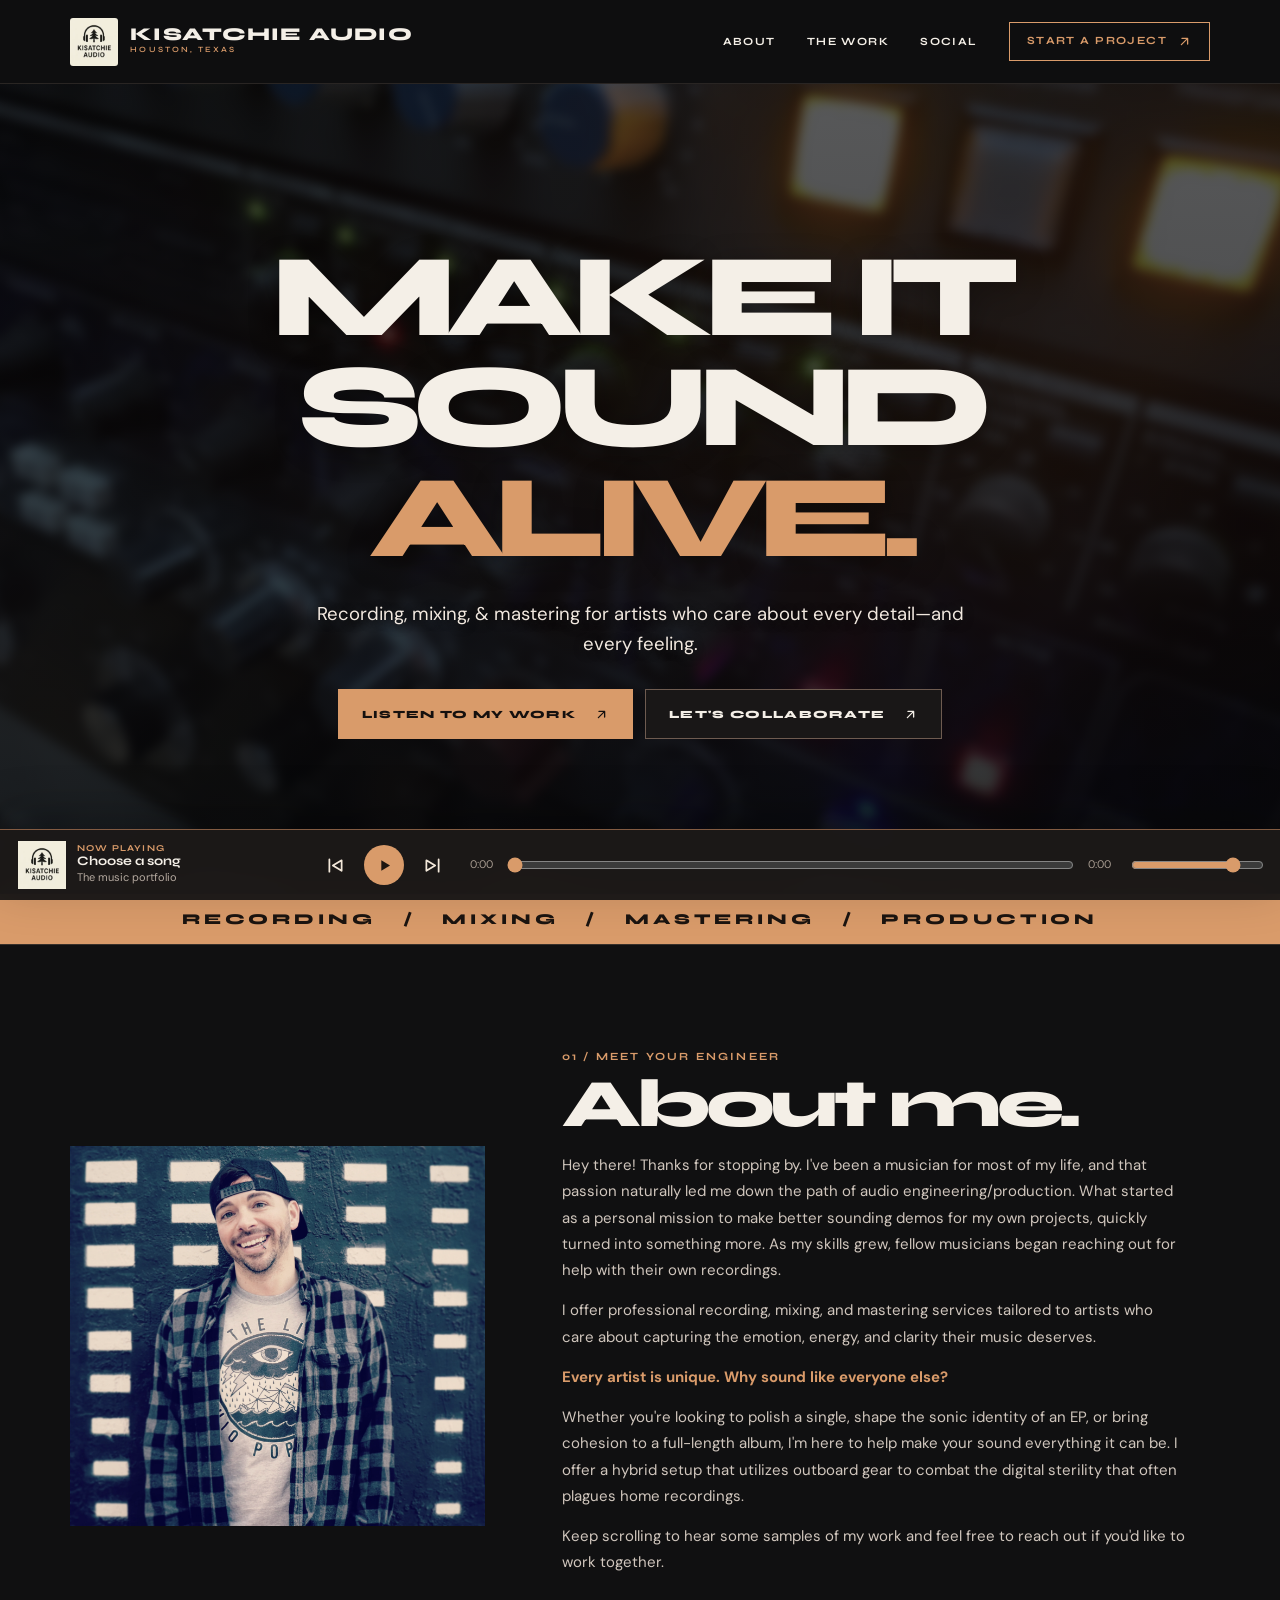
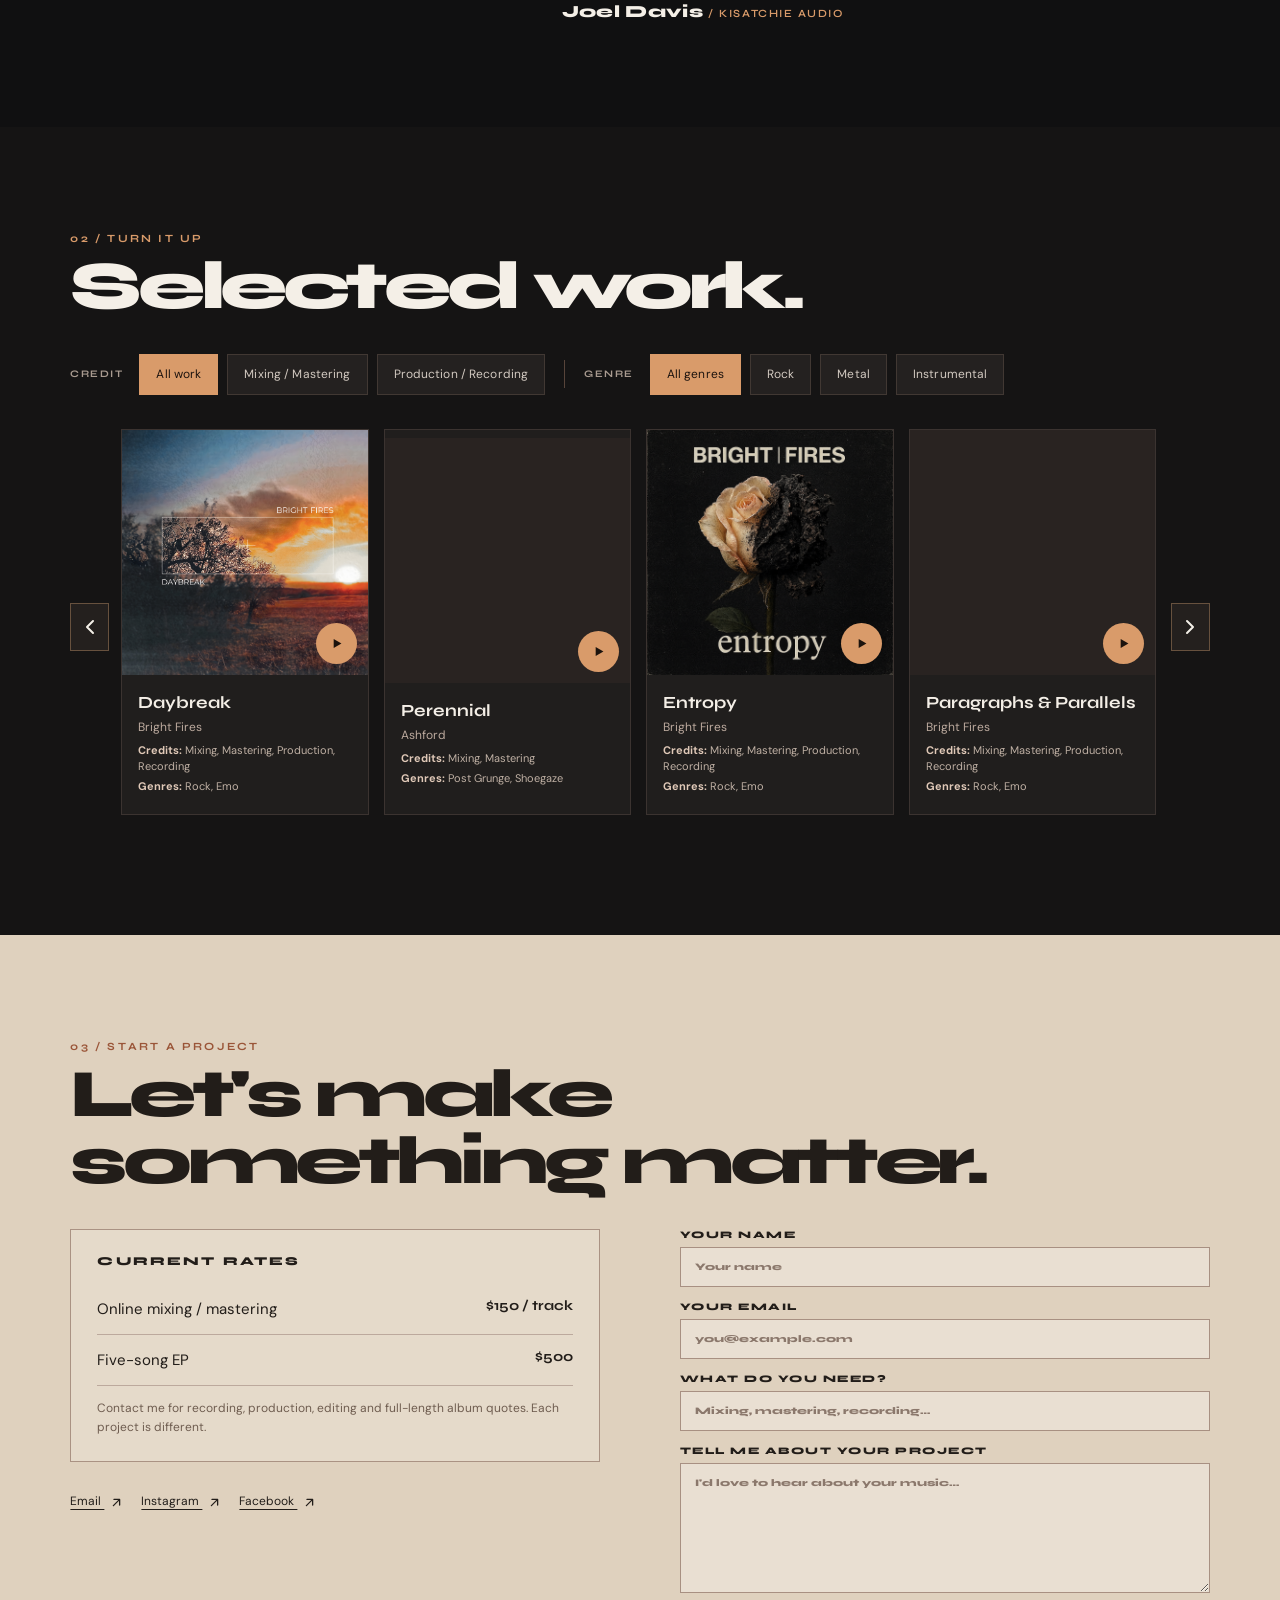
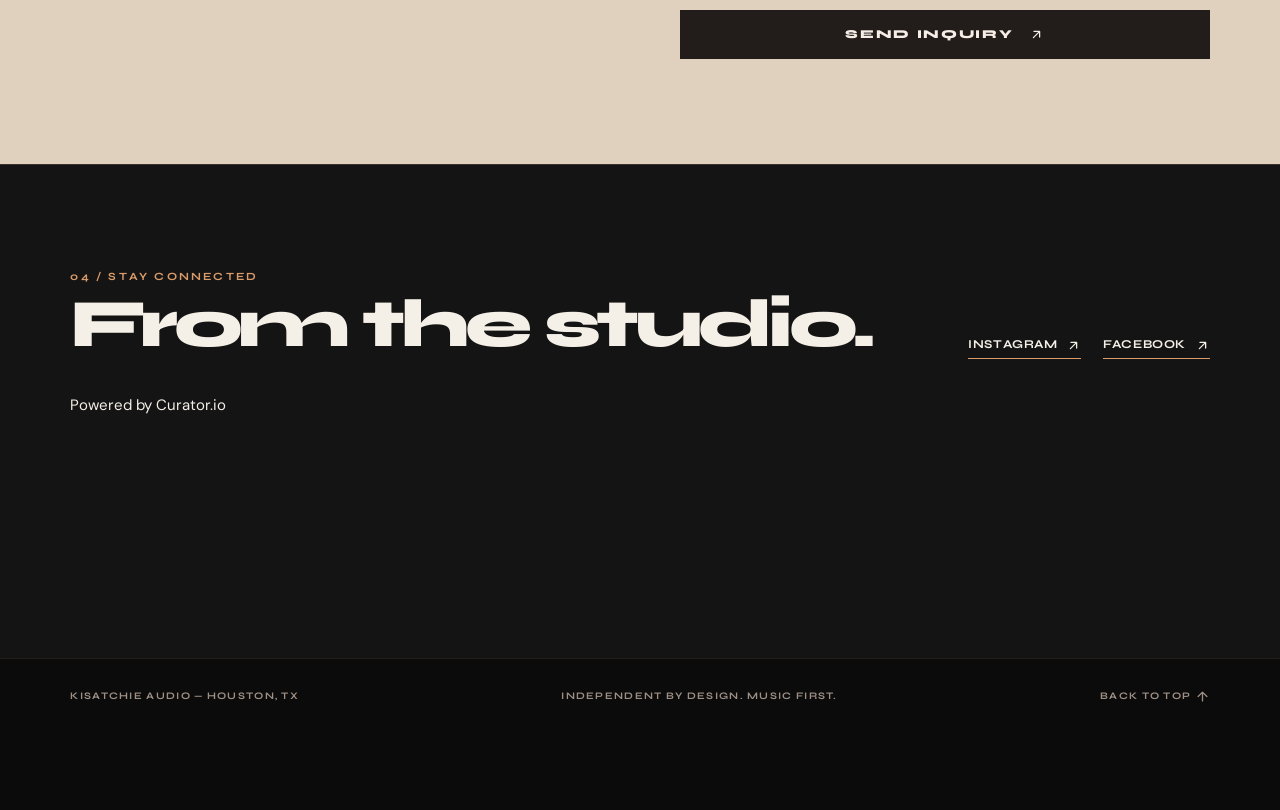
==== commit 8cf0e2c2: "Add SEO metadata, business schema, sitemap, noindex backups and crawlable portfolio fallback" ====
--- a/new/index.html
+++ b/new/index.html
@@ -1,6 +1,7 @@
 <!doctype html>
 <html lang="en">
 <head>
+<meta name="robots" content="noindex, follow">
 <meta charset="utf-8">
 <meta name="viewport" content="width=device-width, initial-scale=1">
 <meta name="theme-color" content="#101010">
@@ -433,4 +434,6 @@
 })();
 </script>
 </body>
+<!-- NEW preview deployment retry: no functional changes; preserve original homepage -->
+<!-- NEW preview: Pages redeploy after November 11 Actions outage -->
 </html>
